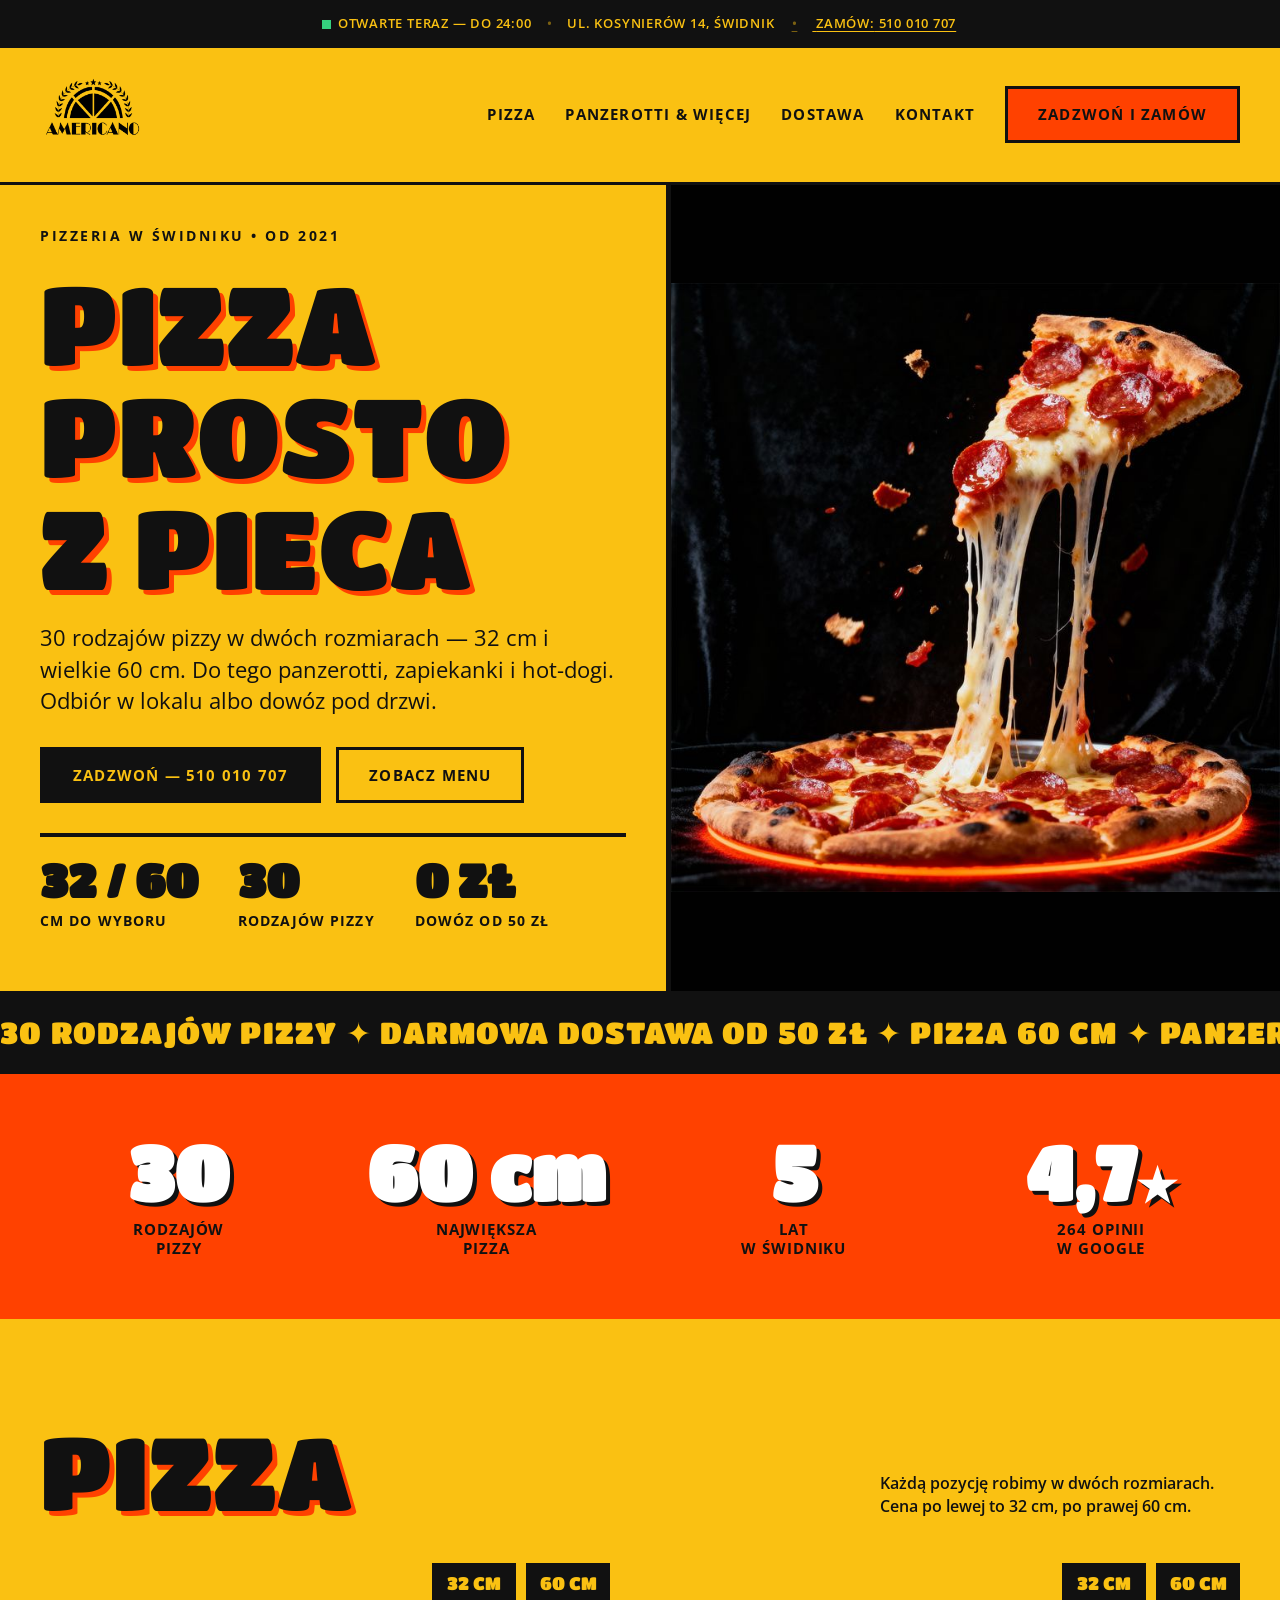
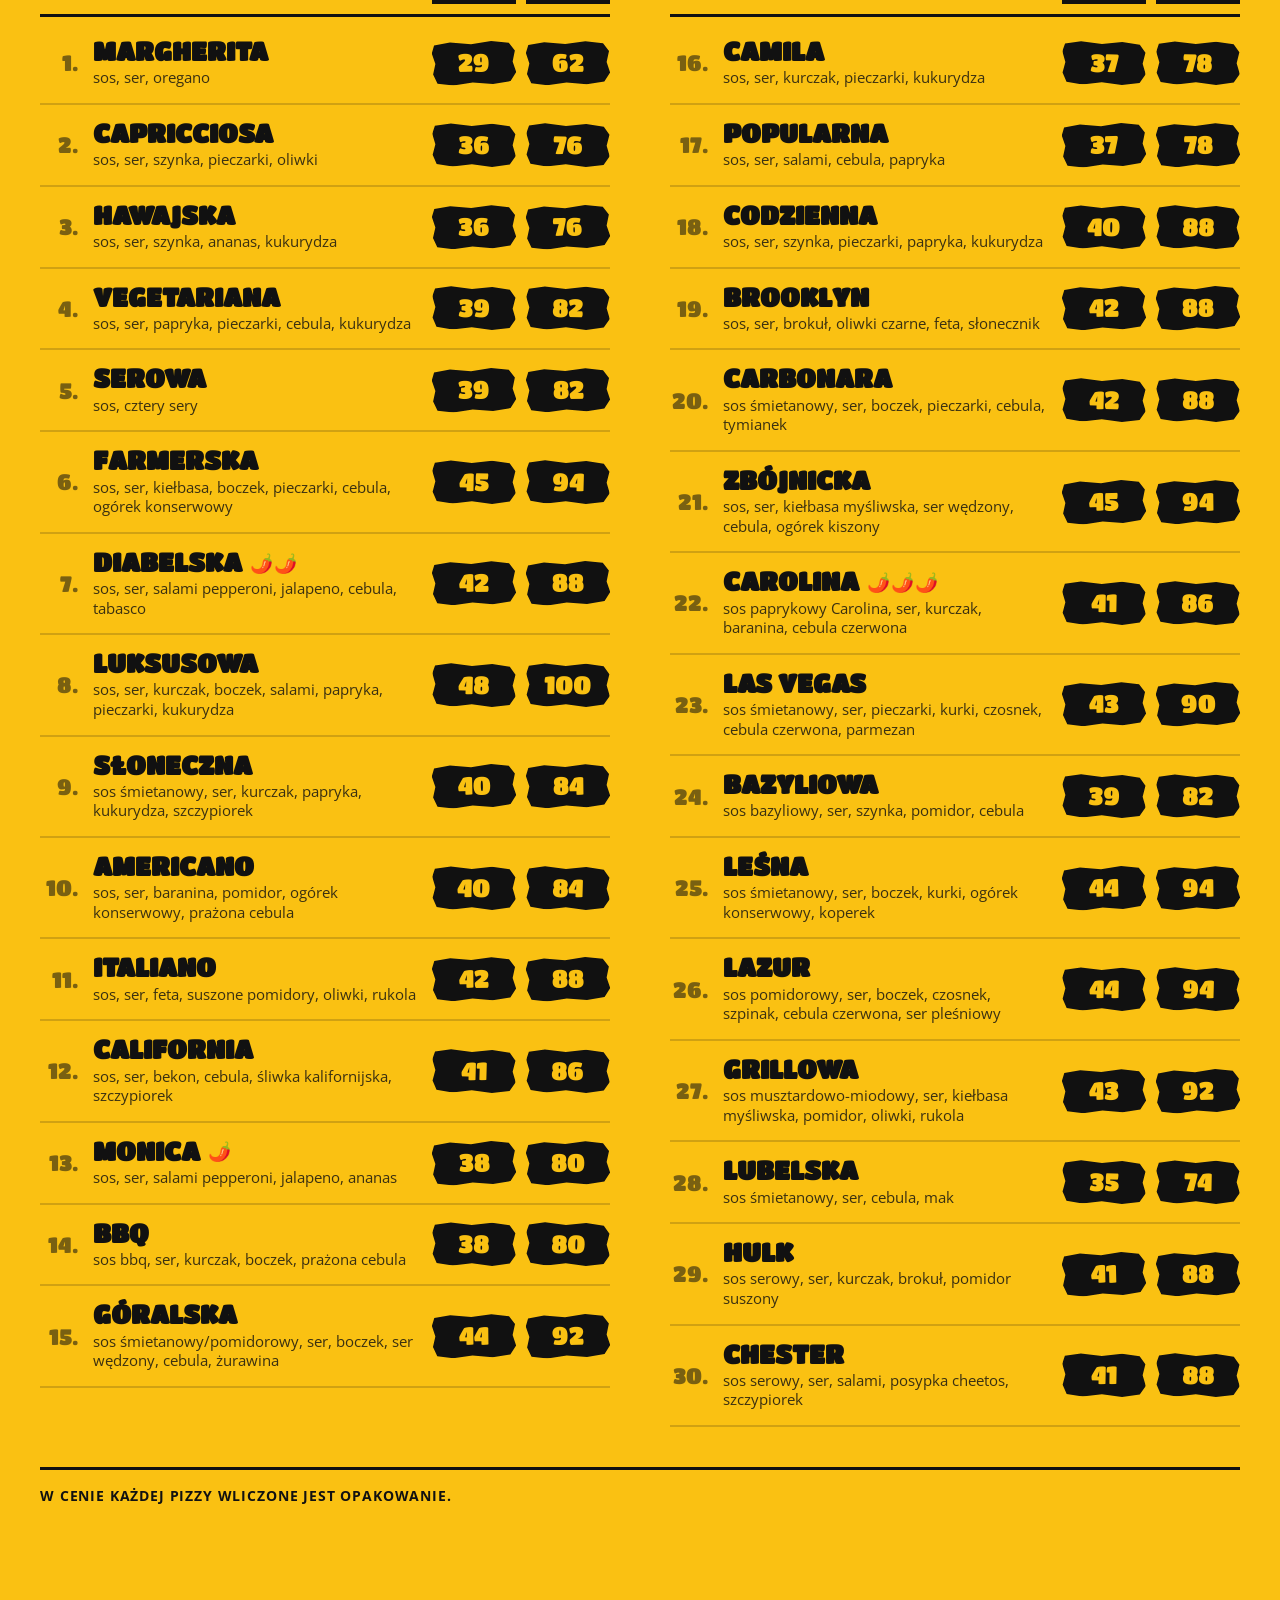
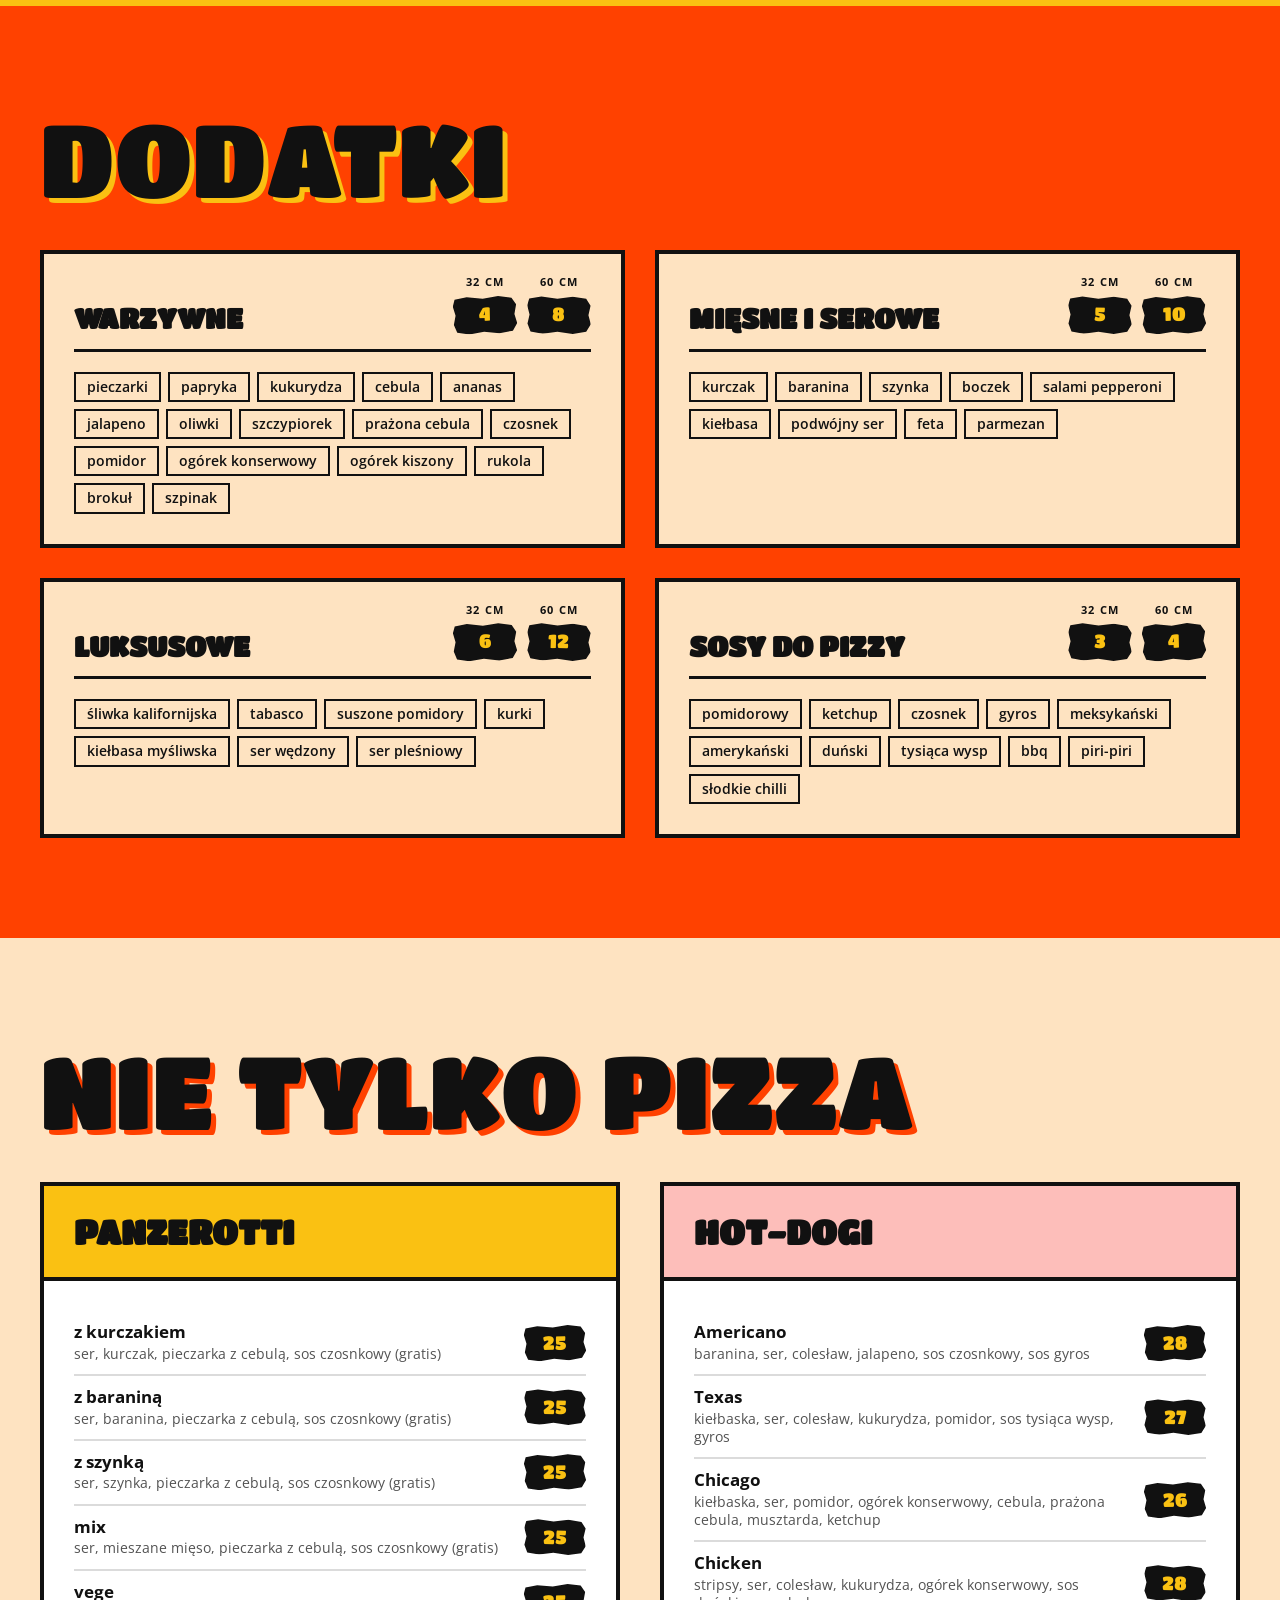
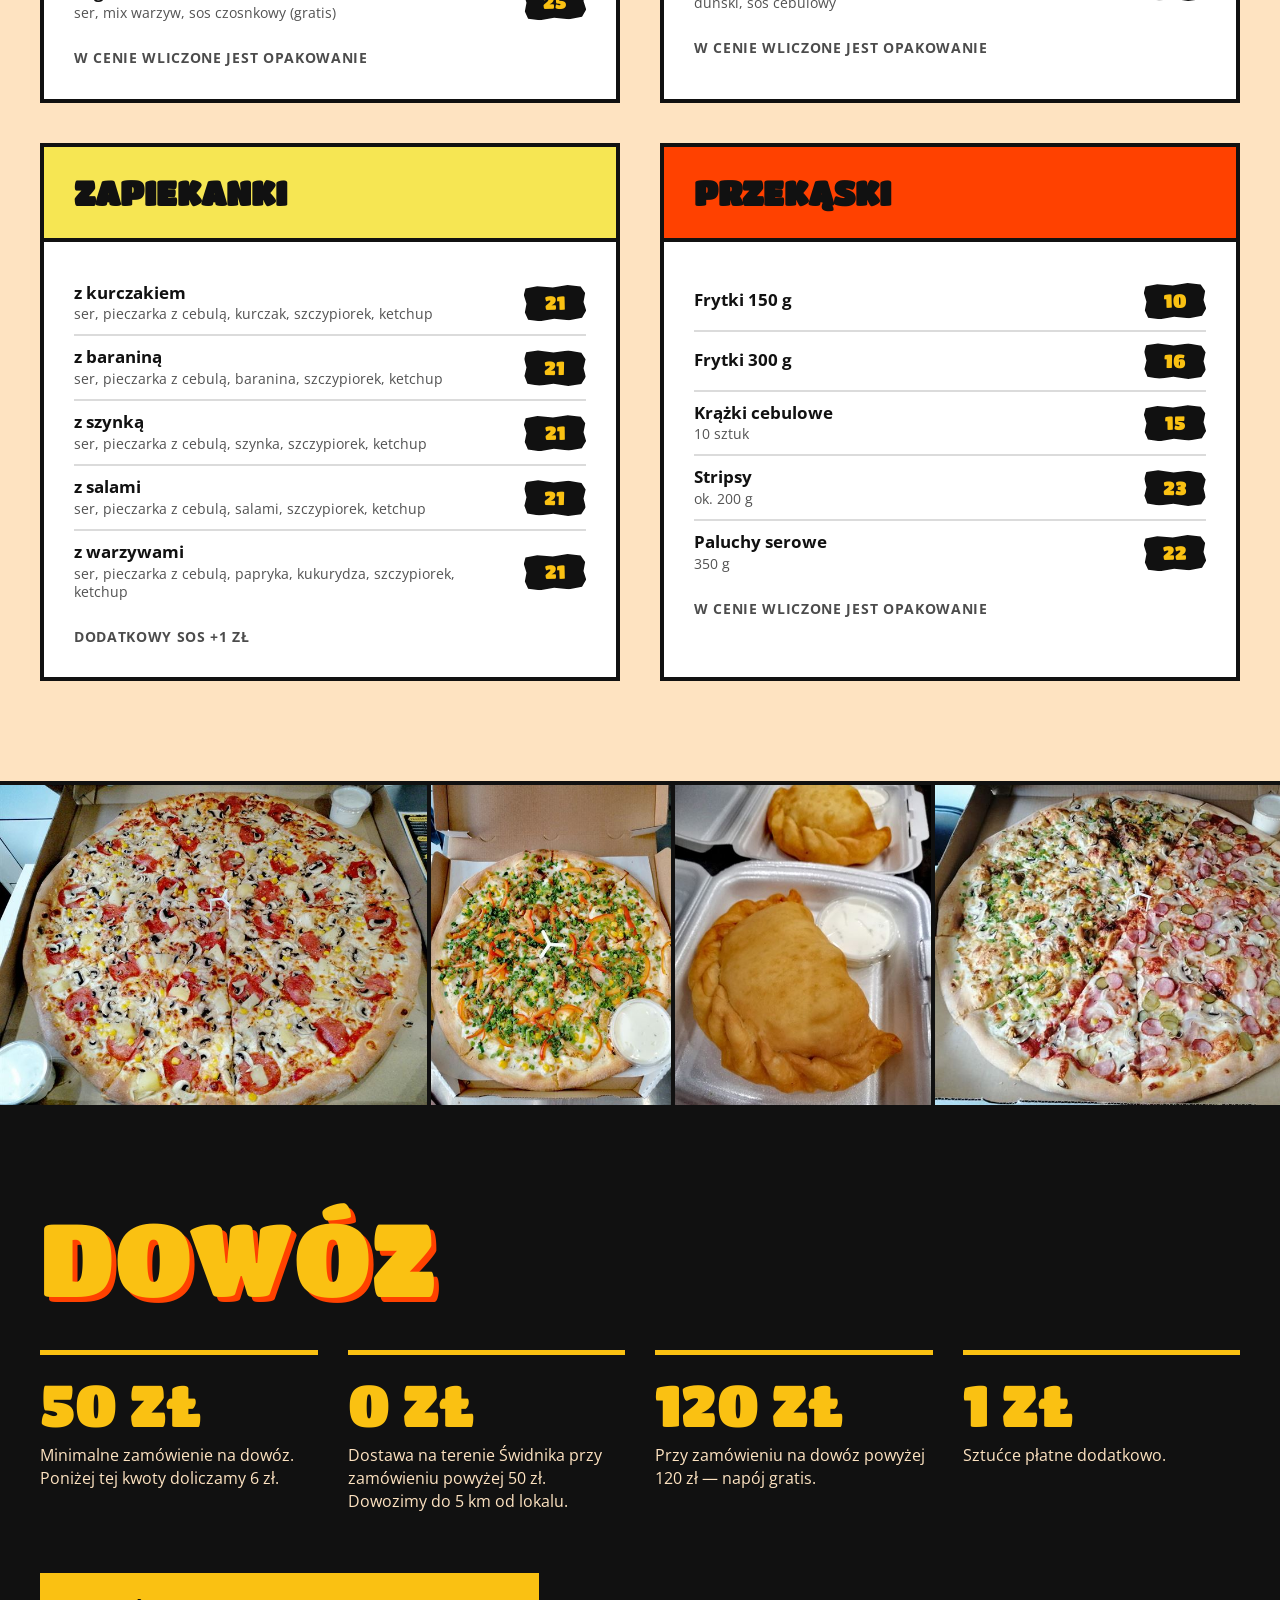
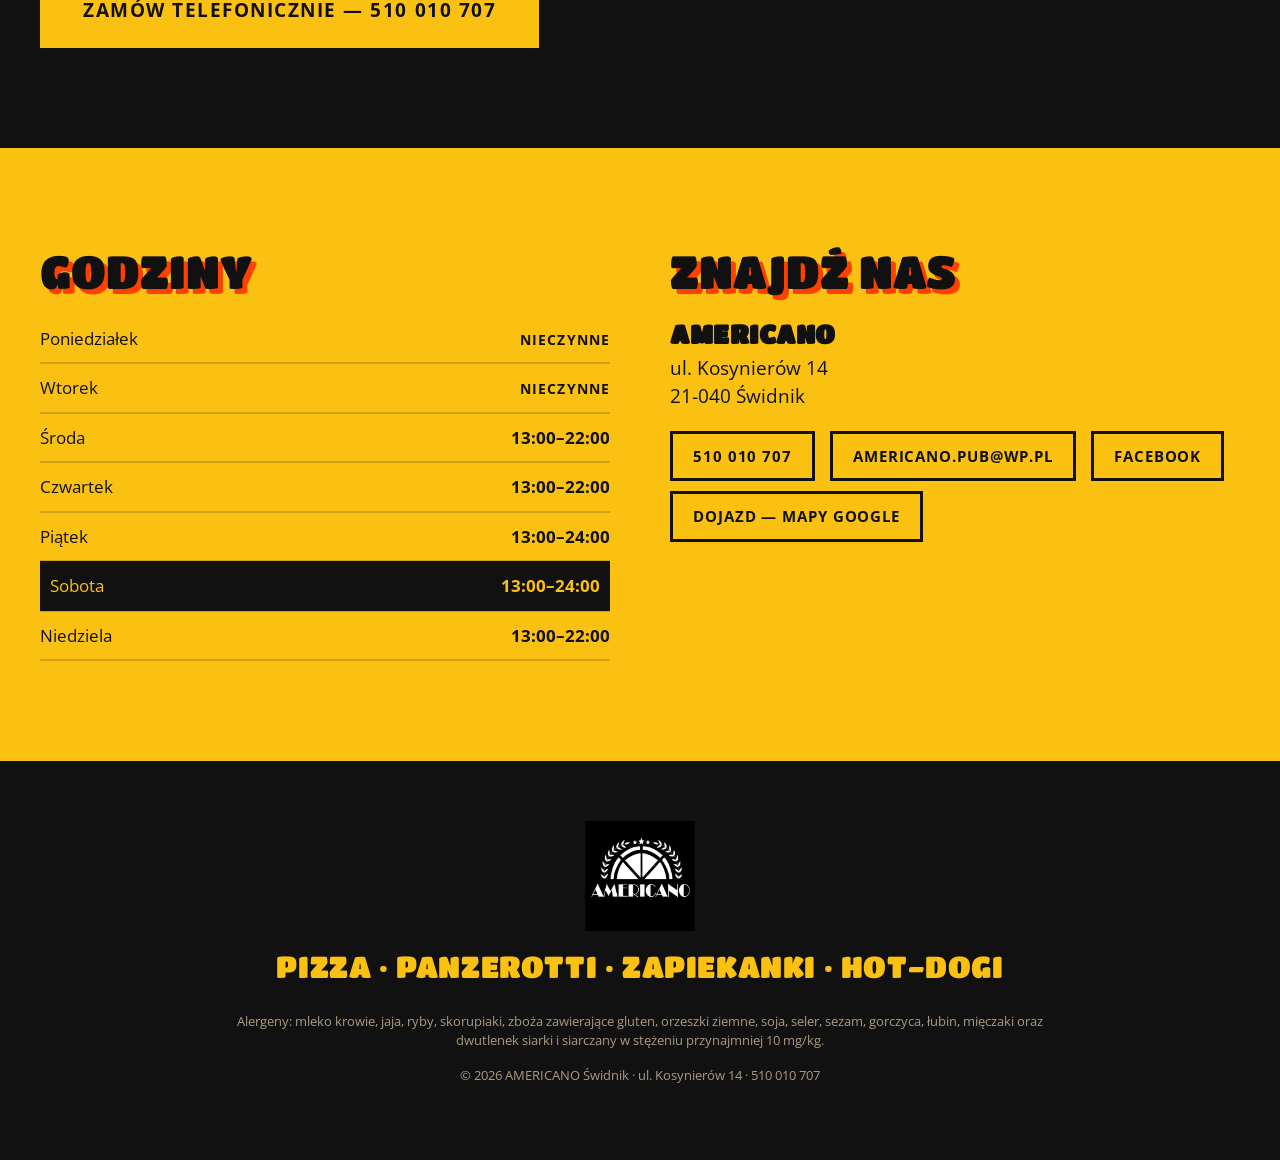
==== index.html @ 38de734b "Wgranie nowej wersji strony" ====
<!DOCTYPE html>
<html lang="pl">
<head>
<meta charset="utf-8">
<meta name="viewport" content="width=device-width, initial-scale=1">

<!-- ============================================================
     UWAGA — DOMENA
     Poniżej, w robots.txt i w sitemap.xml występuje placeholder
     https://TWOJA-DOMENA.pl/ . Trzeba go podmienić na docelowy
     adres PRZED publikacją. Zły canonical szkodzi bardziej niż
     jego brak, więc to jest blokada wdrożenia, nie kosmetyka.
     ============================================================ -->
<link rel="canonical" href="https://TWOJA-DOMENA.pl/">

<title>Pizzeria AMERICANO Świdnik — pizza, panzerotti, zapiekanki | dowóz</title>
<meta name="description" content="Pizzeria AMERICANO w Świdniku, ul. Kosynierów 14. 30 rodzajów pizzy w dwóch rozmiarach — 32 cm i 60 cm — panzerotti, hot-dogi, zapiekanki. Darmowy dowóz na terenie Świdnika od 50 zł, do 5 km od lokalu. Zamów: 510 010 707.">
<meta name="theme-color" content="#FAC112">

<meta property="og:type" content="website">
<meta property="og:site_name" content="Pizzeria AMERICANO Świdnik">
<meta property="og:locale" content="pl_PL">
<meta property="og:url" content="https://TWOJA-DOMENA.pl/">
<meta property="og:title" content="Pizzeria AMERICANO Świdnik — pizza prosto z pieca">
<meta property="og:description" content="30 rodzajów pizzy w rozmiarach 32 i 60 cm, panzerotti, zapiekanki, hot-dogi. Dowóz na terenie Świdnika. Zamów: 510 010 707.">
<meta property="og:image" content="https://TWOJA-DOMENA.pl/assets/pizza-hero.jpg">
<meta property="og:image:alt" content="Pizza z pieca w pizzerii AMERICANO w Świdniku">
<meta name="twitter:card" content="summary_large_image">

<link rel="icon" href="assets/favicon.png" sizes="180x180">
<link rel="apple-touch-icon" href="assets/favicon.png">

<!-- LCP: kadr hero ma ruszyć razem z HTML, nie po CSS -->
<link rel="preload" as="image" href="assets/hero-pizza.jpg" fetchpriority="high">

<!-- Fonty stoją na własnym serwerze (assets/fonts/, deklaracje
     @font-face na początku styles.css). Zero połączeń do
     fonts.gstatic.com: bez przekazywania IP odwiedzającego stronie
     trzeciej i bez dodatkowego DNS + TLS do obcego origin.

     `crossorigin` przy preloadzie fontu jest OBOWIĄZKOWE, także dla
     plików z tego samego serwera — fonty pobierane są w trybie CORS.
     Bez tego atrybutu przeglądarka odrzuca wstępnie pobrany plik
     i ściąga go drugi raz. -->
<link rel="preload" as="font" type="font/woff2" href="assets/fonts/titanone-latin.woff2" crossorigin>
<link rel="preload" as="font" type="font/woff2" href="assets/fonts/titanone-latinext.woff2" crossorigin>
<link rel="preload" as="font" type="font/woff2" href="assets/fonts/opensans-latin.woff2" crossorigin>
<link rel="preload" as="font" type="font/woff2" href="assets/fonts/opensans-latinext.woff2" crossorigin>

<link rel="stylesheet" href="styles.css">
</head>
<body>

<a class="skip" href="#tresc">Przejdź do treści</a>

<!-- ============ TOPBAR ============ -->
<div class="topbar">
  <div class="topbar__in">
    <span class="topbar__item topbar__status">
      <span class="dot" id="statusDot"></span><span id="statusText">Sprawdzam godziny…</span>
    </span>
    <span class="topbar__item topbar__addr">ul. Kosynierów 14, Świdnik</span>
    <a class="topbar__item topbar__tel" href="tel:+48510010707">
      <span class="topbar__telLabel">Zamów:</span> 510&nbsp;010&nbsp;707
    </a>
  </div>
</div>

<!-- ============ NAV + KATEGORIE ============
     Oba paski przyklejają się jako jeden blok, dzięki czemu pasek
     kategorii nie musi znać wysokości nagłówka. -->
<div class="stick" id="stick">
  <header class="nav" id="nav">
    <a class="nav__brand" href="#top" aria-label="AMERICANO — strona główna">
      <img src="assets/logo.png" alt="AMERICANO" class="nav__logo" width="360" height="360">
    </a>
    <nav class="nav__links" id="navLinks" aria-label="Główne">
      <a href="#pizza">Pizza</a>
      <a href="#reszta">Panzerotti &amp; więcej</a>
      <a href="#dostawa">Dostawa</a>
      <a href="#kontakt">Kontakt</a>
    </nav>
    <a class="btn btn--call" href="tel:+48510010707">Zadzwoń i zamów</a>
    <button class="nav__burger" id="burger" aria-label="Menu nawigacji" aria-expanded="false" aria-controls="navLinks">
      <span></span><span></span><span></span>
    </button>
  </header>

  <!-- Pasek kategorii menu. Ukryty na starcie, żeby nie zabierać
       pierwszego ekranu; pokazuje się po zejściu poniżej hero. -->
  <nav class="catnav" id="catnav" aria-label="Kategorie menu">
    <ul class="catnav__list">
      <li><a href="#pizza">Pizza</a></li>
      <li><a href="#dodatki">Dodatki</a></li>
      <li><a href="#panzerotti">Panzerotti</a></li>
      <li><a href="#hot-dogi">Hot-dogi</a></li>
      <li><a href="#zapiekanki">Zapiekanki</a></li>
      <li><a href="#przekaski">Przekąski</a></li>
    </ul>
  </nav>
</div>

<main id="tresc">

<!-- ============ HERO ============ -->
<section class="hero" id="top" aria-labelledby="heroTitle">
  <div class="hero__grid">
    <div class="hero__copy">
      <p class="eyebrow reveal">Pizzeria w Świdniku • od 2021</p>
      <h1 class="display hero__h1" id="heroTitle">
        <span class="line reveal" style="--d:.05s">PIZZA</span>
        <span class="line reveal" style="--d:.12s">PROSTO</span>
        <span class="line reveal" style="--d:.19s">Z PIECA</span>
      </h1>
      <p class="hero__lead reveal" style="--d:.26s">
        30 rodzajów pizzy w dwóch rozmiarach — 32 cm i wielkie 60 cm.
        Do tego panzerotti, zapiekanki i hot-dogi. Odbiór w lokalu albo dowóz pod drzwi.
      </p>
      <div class="hero__cta reveal" style="--d:.33s">
        <a class="btn btn--solid" href="tel:+48510010707">Zadzwoń<span class="btn__num"> — 510 010 707</span></a>
        <a class="btn btn--out" href="#pizza">Zobacz menu</a>
      </div>
      <ul class="hero__facts reveal" style="--d:.4s">
        <li><b>32 / 60</b><span>cm do wyboru</span></li>
        <li><b>30</b><span>rodzajów pizzy</span></li>
        <li><b>0 zł</b><span>dowóz od 50 zł</span></li>
      </ul>
    </div>

    <!-- Zdjęcie ma czarne tło, więc panel jest w tym samym czarnym —
         fotografia nie ma widocznej krawędzi, a styk z żółcią jest
         twardym cięciem koloru, zgodnie z systemem. -->
    <figure class="hero__shot">
      <img src="assets/hero-pizza.jpg" alt="Kawałek pizzy pepperoni z ciągnącym się serem"
           width="736" height="736" fetchpriority="high">
    </figure>
  </div>
</section>

<!-- ============ MARQUEE ============ -->
<div class="marquee" aria-hidden="true">
  <div class="marquee__track">
    <span>30 RODZAJÓW PIZZY ✦ DARMOWA DOSTAWA OD 50 ZŁ ✦ PIZZA 60 CM ✦ PANZEROTTI ✦ ZAPIEKANKI ✦ HOT-DOGI ✦ <span data-years>5</span> LAT W ŚWIDNIKU ✦</span>
    <span>30 RODZAJÓW PIZZY ✦ DARMOWA DOSTAWA OD 50 ZŁ ✦ PIZZA 60 CM ✦ PANZEROTTI ✦ ZAPIEKANKI ✦ HOT-DOGI ✦ <span data-years>5</span> LAT W ŚWIDNIKU ✦</span>
  </div>
</div>

<!-- ============ STATS ============ -->
<section class="stats" aria-label="AMERICANO w liczbach">
  <div class="stats__grid">
    <div class="stat reveal"><b class="count" data-to="30">0</b><span>rodzajów<br>pizzy</span></div>
    <div class="stat reveal" style="--d:.08s"><b class="count" data-to="60" data-suffix=" cm">0</b><span>największa<br>pizza</span></div>
    <div class="stat reveal" style="--d:.16s"><b class="count" data-to="5" data-years>0</b><span>lat<br>w Świdniku</span></div>
    <div class="stat reveal" style="--d:.24s"><b>4,7<i aria-hidden="true">★</i></b><span>264 opinii<br>w Google</span></div>
  </div>
</section>

<!-- ============ PIZZA MENU ============ -->
<section class="sec sec--yellow" id="pizza" aria-labelledby="pizzaTitle">
  <div class="sec__head">
    <h2 class="display sec__title" id="pizzaTitle">PIZZA</h2>
    <p class="sec__lead reveal">Każdą pozycję robimy w dwóch rozmiarach. Cena po lewej to 32 cm, po prawej 60 cm.</p>
  </div>

  <div class="menu" id="menu">
    <noscript>
      <p class="noscript">
        Pełne menu wczytuje się skryptem. Jeśli się nie pokazało —
        zadzwoń, chętnie podamy je przez telefon:
        <a href="tel:+48510010707">510 010 707</a>.
      </p>
    </noscript>
  </div>

  <p class="note reveal">W cenie każdej pizzy wliczone jest opakowanie.</p>
</section>

<!-- ============ DODATKI ============ -->
<section class="sec sec--orange" id="dodatki" aria-labelledby="dodatkiTitle">
  <h2 class="display sec__title sec__title--on-orange reveal" id="dodatkiTitle">DODATKI</h2>
  <div class="addons" id="addons"></div>
</section>

<!-- ============ RESZTA MENU ============ -->
<section class="sec sec--cream" id="reszta" aria-labelledby="resztaTitle">
  <h2 class="display sec__title reveal" id="resztaTitle">NIE TYLKO PIZZA</h2>
  <div class="cards" id="cards"></div>
</section>

<!-- ============ GALERIA ============ -->
<section class="gallery" aria-label="Zdjęcia z pizzerii">
  <div class="gallery__track" id="galleryTrack"></div>
</section>

<!-- ============ DOSTAWA ============ -->
<section class="sec sec--ink" id="dostawa" aria-labelledby="dostawaTitle">
  <h2 class="display sec__title sec__title--on-ink reveal" id="dostawaTitle">DOWÓZ</h2>
  <div class="deliv">
    <!-- POPRAWKA 18.08.2026: było „4 zł", ulotka (assets/_src/ulotka2.jpg)
         mówi wyraźnie „PONIŻEJ 50 ZŁ DOPŁATA 6 ZŁ".
         TODO: CLIENT CONFIRMATION — potwierdzić u właścicielki. -->
    <div class="deliv__item reveal">
      <b class="display">50 zł</b>
      <p>Minimalne zamówienie na dowóz. Poniżej tej kwoty doliczamy 6 zł.</p>
    </div>
    <div class="deliv__item reveal" style="--d:.08s">
      <b class="display">0 zł</b>
      <p>Dostawa na terenie Świdnika przy zamówieniu powyżej 50 zł. Dowozimy do 5 km od lokalu.</p>
    </div>
    <div class="deliv__item reveal" style="--d:.16s">
      <b class="display">120 zł</b>
      <p>Przy zamówieniu na dowóz powyżej 120 zł — napój gratis.</p>
    </div>
    <div class="deliv__item reveal" style="--d:.24s">
      <b class="display">1 zł</b>
      <p>Sztućce płatne dodatkowo.</p>
    </div>
  </div>
  <a class="btn btn--solid btn--big reveal" href="tel:+48510010707">Zamów telefonicznie — 510 010 707</a>
</section>

<!-- ============ KONTAKT ============ -->
<section class="sec sec--yellow" id="kontakt" aria-labelledby="kontaktTitle">
  <h2 class="sr-only" id="kontaktTitle">Kontakt i godziny otwarcia</h2>
  <div class="contact">
    <div class="contact__col reveal">
      <h3 class="display sec__title sec__title--sm">GODZINY</h3>
      <table class="hours">
        <caption class="sr-only">Godziny otwarcia pizzerii AMERICANO w kolejnych dniach tygodnia</caption>
        <tbody id="hours"></tbody>
      </table>
    </div>
    <div class="contact__col reveal" style="--d:.1s">
      <h3 class="display sec__title sec__title--sm">ZNAJDŹ NAS</h3>
      <address class="addr">
        <strong>AMERICANO</strong><br>
        ul. Kosynierów 14<br>
        21-040 Świdnik
      </address>
      <a class="link-out" href="tel:+48510010707">510 010 707</a>
      <a class="link-out" href="mailto:americano.pub@wp.pl">americano.pub@wp.pl</a>
      <a class="link-out" href="https://www.facebook.com/AmericanoPub" target="_blank" rel="noopener">Facebook</a>
      <a class="link-out" href="https://maps.google.com/?q=Kosynier%C3%B3w+14,+21-040+%C5%9Awidnik" target="_blank" rel="noopener">Dojazd — Mapy Google</a>
    </div>
  </div>
</section>

</main>

<!-- ============ FOOTER ============ -->
<footer class="foot">
  <img src="assets/logo.png" alt="" class="foot__logo" width="360" height="360" loading="lazy">
  <p class="foot__tag display">PIZZA · PANZEROTTI · ZAPIEKANKI · HOT-DOGI</p>
  <p class="foot__small">
    Alergeny: mleko krowie, jaja, ryby, skorupiaki, zboża zawierające gluten, orzeszki ziemne,
    soja, seler, sezam, gorczyca, łubin, mięczaki oraz dwutlenek siarki i siarczany
    w stężeniu przynajmniej 10&nbsp;mg/kg.
  </p>
  <p class="foot__small">© <span id="year"></span> AMERICANO Świdnik · ul. Kosynierów 14 · 510 010 707</p>
</footer>

<!-- ============ PASEK AKCJI (mobile) ============ -->
<a class="callbar" href="tel:+48510010707">
  <svg viewBox="0 0 24 24" aria-hidden="true" focusable="false"><path d="M6.6 10.8a15.1 15.1 0 006.6 6.6l2.2-2.2c.3-.3.7-.4 1-.2 1.2.4 2.4.6 3.6.6.6 0 1 .4 1 1V20c0 .6-.4 1-1 1A17 17 0 013 4c0-.6.4-1 1-1h3.5c.6 0 1 .4 1 1 0 1.3.2 2.5.6 3.6.1.4 0 .8-.2 1l-2.3 2.2z"/></svg>
  <span class="callbar__txt">Zadzwoń i zamów</span>
  <span class="callbar__num">510 010 707</span>
</a>

<script src="script.js"></script>
</body>
</html>
---- styles.css ----
/* ============================================================
   FONTY — hostowane lokalnie (assets/fonts/)
   Pobrane z Google Fonts skryptem tools/fetch-fonts.sh.
   Powody self-hostingu:
     • zero połączeń do fonts.gstatic.com — brak przekazywania IP
       odwiedzającego stronie trzeciej (RODO),
     • brak dodatkowego DNS + TLS do obcego origin,
     • pliki idą z tego samego serwera co reszta strony.

   Zostawiamy tylko podzbiory `latin` i `latin-ext`. latin-ext jest
   OBOWIĄZKOWY: Ś, Ż, Ł, ą, ę, ć, ń, ś, ź, ż leżą w U+0100–02BA.
   Bez niego polskie znaki spadłyby na font zastępczy i „ŚWIDNIK"
   renderowałby się innym krojem niż reszta napisu.

   Open Sans jest fontem ZMIENNYM — Google oddaje ten sam plik dla
   wag 400/600/700 (potwierdzone sumą MD5), więc zamiast sześciu
   plików trzymamy dwa i deklarujemy zakres wag 300–800.
   ============================================================ */

@font-face{
  font-family:'Titan One';
  font-style:normal; font-weight:400; font-display:swap;
  src:url(assets/fonts/titanone-latinext.woff2) format('woff2');
  unicode-range:U+0100-02BA, U+02BD-02C5, U+02C7-02CC, U+02CE-02D7, U+02DD-02FF, U+0304, U+0308, U+0329, U+1D00-1DBF, U+1E00-1E9F, U+1EF2-1EFF, U+2020, U+20A0-20AB, U+20AD-20C0, U+2113, U+2C60-2C7F, U+A720-A7FF;
}
@font-face{
  font-family:'Titan One';
  font-style:normal; font-weight:400; font-display:swap;
  src:url(assets/fonts/titanone-latin.woff2) format('woff2');
  unicode-range:U+0000-00FF, U+0131, U+0152-0153, U+02BB-02BC, U+02C6, U+02DA, U+02DC, U+0304, U+0308, U+0329, U+2000-206F, U+20AC, U+2122, U+2191, U+2193, U+2212, U+2215, U+FEFF, U+FFFD;
}
@font-face{
  font-family:'Open Sans';
  font-style:normal; font-weight:300 800; font-stretch:100%; font-display:swap;
  src:url(assets/fonts/opensans-latinext.woff2) format('woff2');
  unicode-range:U+0100-02BA, U+02BD-02C5, U+02C7-02CC, U+02CE-02D7, U+02DD-02FF, U+0304, U+0308, U+0329, U+1D00-1DBF, U+1E00-1E9F, U+1EF2-1EFF, U+2020, U+20A0-20AB, U+20AD-20C0, U+2113, U+2C60-2C7F, U+A720-A7FF;
}
@font-face{
  font-family:'Open Sans';
  font-style:normal; font-weight:300 800; font-stretch:100%; font-display:swap;
  src:url(assets/fonts/opensans-latin.woff2) format('woff2');
  unicode-range:U+0000-00FF, U+0131, U+0152-0153, U+02BB-02BC, U+02C6, U+02DA, U+02DC, U+0304, U+0308, U+0329, U+2000-206F, U+20AC, U+2122, U+2191, U+2193, U+2212, U+2215, U+FEFF, U+FFFD;
}

/* ============================================================
   AMERICANO Świdnik
   System: "Lamanna" (refero.design) zmapowany na paletę marki
   — twarde pasy koloru, zero zaokrągleń, zero box-shadow,
     offsetowe cienie tekstu bez blura, full-bleed.
   ============================================================ */

:root{
  /* paleta */
  /* Żółć pobrana pipetą wprost z ulotki (assets/_src/ulotka1z.jpg).
     NIE zmieniaj na #FFC700 — wtedy wycinki il-*.png przestają się
     zlewać z tłem i widać wokół nich prostokąt. Same wycinki leżą
     w assets/_src/nieuzywane/ (zdjęte z kart, ale gotowe do powrotu). */
  --yellow:  #FAC112;
  --orange:  #FF4100;   /* pas energii + offsetowy cień */
  --ink:     #111111;   /* tekst i struktura */
  --cream:   #FEE3C1;   /* najlżejsza powierzchnia */
  --peach:   #FDBEBA;
  --lemon:   #F6E653;
  --white:   #FFFFFF;
  /* Paleta ilustracji (--crust/--tomato/--basil) i --charcoal odpadły
     razem z rysunkami usuniętymi z kart. */

  --display: "Titan One", Impact, "Arial Black", sans-serif;

  /* skala odstępów wg systemu */
  --s1:6px; --s2:10px; --s3:15px; --s4:20px; --s5:30px;
  --s6:40px; --s7:60px; --s8:100px; --s9:130px;

  --shadow-off: 5px;    /* offset solidnego cienia typografii */

  /* wysokość przyklejonego bloku (nagłówek + pasek kategorii).
     Nadpisywana z JS pomiarem; wartość tutaj to tylko awaryjna. */
  --stick: 132px;
}

*,*::before,*::after{ box-sizing:border-box }

html{ scroll-behavior:smooth }
@media (prefers-reduced-motion:reduce){ html{ scroll-behavior:auto } }

body{
  margin:0;
  background:var(--yellow);
  color:var(--ink);
  font-family:"Open Sans",system-ui,-apple-system,"Segoe UI",sans-serif;
  font-size:18px;
  line-height:1.5;
  -webkit-font-smoothing:antialiased;
  /* `clip`, nie `hidden`: `hidden` robi z body kontener przewijania
     i potrafi rozbić position:sticky w nagłówku. */
  overflow-x:clip;
}

img{ max-width:100%; display:block }

a{ color:inherit }

/* Widoczny focus w kolorze marki. Domyślny ring przeglądarki ginął
   na czarnych przyciskach i na ciemnych sekcjach. */
:focus-visible{ outline:3px solid var(--ink); outline-offset:3px }
.topbar :focus-visible,
.marquee :focus-visible,
.sec--ink :focus-visible,
.foot :focus-visible{ outline-color:var(--yellow) }

/* Treść tylko dla czytników ekranu. `position:absolute` jest tu
   istotny — dzięki niemu te opisy wypadają z układu siatki
   pieczątki i nie rozpychają jej. */
.sr-only{
  position:absolute; width:1px; height:1px;
  padding:0; margin:-1px; overflow:hidden;
  clip-path:inset(50%); white-space:nowrap; border:0;
}

.skip{
  position:absolute; left:-9999px; top:0; z-index:999;
  background:var(--ink); color:var(--yellow); padding:var(--s3) var(--s4);
  font-weight:700;
}
.skip:focus{ left:0 }

/* ---------- typografia ---------- */
.display{
  font-family:var(--display);
  font-weight:400;
  text-transform:uppercase;
  letter-spacing:0;
  /* UWAGA: system mówi 0.89, ale Titan One ma wysokie akcenty
     i polskie Ś/Ó/Ż/Ł nachodzą na linię wyżej. 1.02 to minimum,
     przy którym diakrytyki się nie zderzają. Nie zjeżdżaj niżej. */
  line-height:1.02;
}

.eyebrow{
  font-weight:700; font-size:14px; letter-spacing:.18em;
  text-transform:uppercase; margin:0 0 var(--s4);
}

/* ============================================================
   TOPBAR
   ============================================================ */
.topbar{
  background:var(--ink); color:var(--yellow);
  font-size:13px; letter-spacing:.06em; text-transform:uppercase;
  font-weight:600;
}
.topbar__in{
  display:flex; align-items:center; justify-content:center;
  gap:var(--s3); flex-wrap:wrap;
  padding:var(--s2) var(--s4);
  text-align:center;
}
.topbar__item{ color:inherit; font-size:inherit }
.topbar__item + .topbar__item::before{
  content:"•"; opacity:.45; margin-right:var(--s3);
}
.topbar__tel{
  text-decoration:underline; text-underline-offset:3px;
  white-space:nowrap;
}
.dot{
  width:9px; height:9px; display:inline-block; margin-right:7px;
  background:#7a7a7a; vertical-align:middle;
}
.dot.is-open{ background:#35D07F; animation:pulse 2s infinite }
.dot.is-closed{ background:var(--orange) }
@keyframes pulse{ 0%,100%{opacity:1} 50%{opacity:.35} }

/* Cel dotykowy min. 24 px (WCAG 2.5.8) także na desktopie —
   sam tekst dawał 20 px wysokości. */
.topbar__tel{ padding:4px 2px }

/* Na telefonie i tablecie topbar zjada pierwszy ekran, więc schodzi do
   jednej linii: status po lewej, klikalny numer po prawej. Adres jest
   i tak w sekcji KONTAKT, w stopce i w structured data. */
@media (max-width:980px){
  .topbar__in{
    flex-wrap:nowrap; justify-content:space-between;
    gap:var(--s2); padding:0 var(--s3); text-align:left;
  }
  .topbar__addr{ display:none }
  .topbar__item + .topbar__item::before{ content:none }
  /* 44 px celu dotykowego — wcześniej link miał 20 px wysokości */
  .topbar__tel{ padding:13px 4px }
  .topbar__status{ padding:13px 0; overflow:hidden; text-overflow:ellipsis; white-space:nowrap }
}
@media (max-width:400px){
  .topbar{ font-size:11.5px }
  .topbar__telLabel{ display:none }
}

/* ============================================================
   BLOK PRZYKLEJONY: NAV + KATEGORIE
   Sticky siedzi na wrapperze, nie na samym nagłówku — dzięki temu
   pasek kategorii nie musi znać wysokości nav-u.
   ============================================================ */
.stick{ position:sticky; top:0; z-index:100 }

.nav{
  display:flex; align-items:center; gap:var(--s5);
  padding:var(--s3) var(--s6);
  background:var(--yellow);
  border-bottom:3px solid var(--ink);
  transition:padding .25s ease;
}
.nav.is-stuck{ padding-top:var(--s2); padding-bottom:var(--s2) }

.nav__brand{ display:block; flex:0 0 auto }
.nav__logo{
  height:104px; width:auto;
  /* logo jest białe na czarnym tle — invert + multiply kładzie
     czarny znak wprost na żółtym, bez czarnego prostokąta */
  filter:invert(1);
  mix-blend-mode:multiply;
  transition:height .25s ease;
}
.nav.is-stuck .nav__logo{ height:74px }

.nav__links{
  display:flex; gap:var(--s5); margin-left:auto;
  font-weight:700; text-transform:uppercase;
  font-size:15px; letter-spacing:.08em;
}
.nav__links a{ text-decoration:none; position:relative; padding:4px 0 }
.nav__links a::after{
  content:""; position:absolute; left:0; bottom:0; height:3px; width:0;
  background:var(--orange); transition:width .25s ease;
}
.nav__links a:hover::after,.nav__links a:focus-visible::after{ width:100% }

.nav__burger{
  display:none; margin-left:auto;
  background:none; border:3px solid var(--ink); cursor:pointer;
  width:48px; height:44px; padding:10px 9px;
  flex-direction:column; justify-content:space-between;
}
.nav__burger span{ display:block; height:3px; background:var(--ink); transition:.25s }
.nav__burger[aria-expanded="true"] span:nth-child(1){ transform:translateY(8px) rotate(45deg) }
.nav__burger[aria-expanded="true"] span:nth-child(2){ opacity:0 }
.nav__burger[aria-expanded="true"] span:nth-child(3){ transform:translateY(-8px) rotate(-45deg) }

/* ============================================================
   PASEK KATEGORII MENU
   Główny skrót do treści: bez niego dojście z hero do zapiekanek
   to ponad 5000 px scrolla. Pojawia się dopiero po zejściu
   z pierwszego ekranu, żeby nie odbierać miejsca CTA.
   ============================================================ */
.catnav{
  max-height:0; overflow:hidden;
  /* `visibility` jest tu istotna, nie kosmetyczna: sam `max-height:0`
     zostawiał zwinięte linki w kolejności tabulacji, więc użytkownik
     klawiatury trafiał na sześć niewidocznych pozycji. */
  visibility:hidden;
  transition:max-height .3s ease, visibility .3s;
}
.catnav.is-on{ max-height:90px; visibility:visible }
@media (prefers-reduced-motion:reduce){ .catnav{ transition:none } }

.catnav__list{
  list-style:none; margin:0; padding:0 var(--s6);
  display:flex; gap:0;
  background:var(--ink);
  border-bottom:3px solid var(--ink);
  overflow-x:auto;
  scrollbar-width:none;
}
.catnav__list::-webkit-scrollbar{ display:none }

.catnav__list a{
  display:block; white-space:nowrap; text-decoration:none;
  padding:13px var(--s4);
  color:var(--yellow);
  font-weight:700; font-size:14px;
  text-transform:uppercase; letter-spacing:.08em;
  border-bottom:4px solid transparent;
  transition:color .18s ease, border-color .18s ease, background .18s ease;
}
.catnav__list a:hover{ background:rgba(250,193,18,.14) }
.catnav__list a.is-active{
  color:var(--white);
  border-bottom-color:var(--orange);
}
.catnav :focus-visible{ outline-color:var(--yellow); outline-offset:-4px }

@media (max-width:980px){
  .catnav__list{ padding:0 var(--s3) }
  .catnav__list a{ padding:12px var(--s3); font-size:13px }
}

/* ---------- przyciski ---------- */
.btn{
  display:inline-block; text-decoration:none;
  font-weight:700; text-transform:uppercase; letter-spacing:.08em;
  font-size:15px; padding:14px var(--s5);
  border:3px solid var(--ink);
  transition:transform .18s ease, background .18s ease, color .18s ease;
}
/* Hover przechodzi na czerń na pomarańczu (5.4:1). Biel dawała 3.5:1,
   czyli poniżej progu dla tekstu tej wielkości. */
.btn--solid{ background:var(--ink); color:var(--yellow) }
.btn--solid:hover{ background:var(--orange); color:var(--ink); transform:translate(-3px,-3px) }
.btn--out{ background:transparent; color:var(--ink) }
.btn--out:hover{ background:var(--ink); color:var(--yellow); transform:translate(-3px,-3px) }
.btn--call{ background:var(--orange); color:var(--ink); white-space:nowrap }
.btn--call:hover{ background:var(--ink); color:var(--yellow); transform:translate(-3px,-3px) }
.btn--big{ font-size:19px; padding:20px var(--s6); margin-top:var(--s7) }

/* na ciemnym tle czarny przycisk znikał — odwracamy go */
.sec--ink .btn--solid{
  background:var(--yellow); color:var(--ink); border-color:var(--yellow);
}
.sec--ink .btn--solid:hover{
  background:var(--orange); color:var(--ink); border-color:var(--orange);
}

@media (max-width:980px){
  .nav{ padding:var(--s2) var(--s4); flex-wrap:wrap; gap:var(--s3) }
  .nav.is-stuck{ padding-top:var(--s1); padding-bottom:var(--s1) }
  .nav__logo{ height:56px }
  .nav.is-stuck .nav__logo{ height:48px }
  .nav__burger{ display:flex }
  .nav .btn--call{ display:none }
  .nav__links{
    order:3; width:100%; margin-left:0;
    flex-direction:column; gap:0;
    max-height:0; overflow:hidden; transition:max-height .3s ease;
  }
  .nav__links.is-open{ max-height:340px; padding-top:var(--s2) }
  .nav__links a{ padding:var(--s3) 0; border-top:2px solid rgba(17,17,17,.15) }
}
@media (max-width:640px){
  .nav__logo{ height:48px }
  .nav.is-stuck .nav__logo{ height:42px }
}

/* ============================================================
   HERO
   ============================================================ */
.hero{
  background:var(--yellow);
  padding:0;                 /* zdjęcie ma dochodzić do krawędzi ekranu */
  overflow:hidden;
}
.hero__grid{
  display:grid;
  grid-template-columns:1.04fr .96fr;
  align-items:stretch;
}
.hero__copy{
  padding:var(--s6) var(--s6) var(--s7);
  align-self:center;
}

/* ---------- czarny pas ze zdjęciem ---------- */
.hero__shot{
  margin:0;
  /* dokładnie ten sam czarny co tło fotografii — inaczej przy
     object-fit:contain widać, gdzie kończy się zdjęcie */
  background:#010101;
  border-left:5px solid var(--ink);
  min-height:600px;
  overflow:hidden;
}
.hero__shot img{
  width:100%; height:100%;
  /* `contain`, nie `cover`: kadr ma zostać cały (kawałek + ciągnący
     się ser + świecąca pizza). Czarne marginesy są niewidoczne, bo
     panel ma dokładnie ten sam czarny co tło zdjęcia. */
  object-fit:contain; object-position:center;
  display:block;
  transition:transform 1.2s ease;
}
.hero:hover .hero__shot img{ transform:scale(1.05) }
.hero__h1{
  /* wyżej niż ~118px i hero przestaje się mieścić na ekranie 860 px,
     a przyciski wypadają pod krawędź */
  font-size:clamp(44px,8.6vw,118px);
  margin:0 0 var(--s4);
  color:var(--ink);
  text-shadow:var(--shadow-off) var(--shadow-off) 0 var(--orange);
}
.hero__h1 .line{ display:block }
.hero__lead{
  font-size:clamp(17px,1.7vw,23px); max-width:46ch; margin:0 0 var(--s5);
  line-height:1.45;
}

/* trzy fakty pod przyciskami — zastępują dawną plakietkę „60 cm” */
.hero__facts{
  list-style:none; margin:var(--s5) 0 0; padding:var(--s4) 0 0;
  border-top:4px solid var(--ink);
  display:flex; flex-wrap:wrap; gap:var(--s6);
}
.hero__facts b{
  display:block; font-family:var(--display); font-size:clamp(28px,3.6vw,50px);
  line-height:1; text-transform:uppercase;
}
.hero__facts span{
  display:block; margin-top:6px; font-weight:700; font-size:14px;
  text-transform:uppercase; letter-spacing:.08em;
}
.hero__cta{ display:flex; gap:var(--s3); flex-wrap:wrap }

/* Na telefonie hero musi zmieścić nagłówek i oba CTA nad zgięciem.
   Kadr schodzi z kwadratu do 4:3, a odstępy się zaciskają. */
@media (max-width:980px){
  .hero__grid{ grid-template-columns:1fr }
  .hero__copy{ padding:var(--s5) var(--s4) var(--s6); order:2 }
  .hero__shot{
    order:1; min-height:0; aspect-ratio:4/3;
    /* Bez tego limitu na tablecie 768x1024 kadr rósł do 576 px
       i wypychał nagłówek H1 poniżej zgięcia. Zostaje `contain`,
       więc ograniczenie wysokości tylko zmniejsza zdjęcie —
       nic z kadru nie ucina. */
    max-height:52vh;
    border-left:0; border-bottom:5px solid var(--ink);
  }
  .eyebrow{ margin-bottom:var(--s3) }
  .hero__lead{ margin-bottom:var(--s4) }
  .hero__facts{ gap:var(--s5); margin-top:var(--s5) }
}
/* Na najwęższych ekranach kadr schodzi do 3:2, odstępy w kopii się
   zaciskają, a oba CTA stoją obok siebie w jednym rzędzie. Cel: żeby
   przyciski były nad zgięciem na 375x812 i nie chowały się za
   przyklejonym paskiem telefonu (66 px). */
@media (max-width:640px){
  .hero__shot{ aspect-ratio:3/2 }
  .hero__copy{ padding-top:var(--s3) }
  .eyebrow{ margin-bottom:var(--s2) }
  .hero__h1{ margin-bottom:var(--s2) }
  .hero__lead{ margin-bottom:var(--s3); font-size:16px }
  .hero__cta{ gap:var(--s2); flex-wrap:nowrap }
  .hero__cta .btn{
    flex:1 1 0; min-width:0; text-align:center;
    padding:14px var(--s2); font-size:14px;
  }
  /* numer znika tylko z przycisku — jest widoczny w topbarze i na
     przyklejonym pasku, więc nic nie ginie */
  .btn__num{ display:none }
}
/* iPhone SE / 12 mini: bez tych 10 px dolny przycisk hero wchodził
   pod pasek telefonu na ekranie 812 px wysokości. */
@media (max-width:400px){
  .hero__shot{ aspect-ratio:8/5 }
  .hero__copy{ padding-top:var(--s2) }
  .hero__h1{ margin-bottom:var(--s1) }
  .hero__lead{ margin-bottom:var(--s2) }
}

/* ============================================================
   MARQUEE
   ============================================================ */
.marquee{
  background:var(--ink); color:var(--yellow);
  overflow:hidden; white-space:nowrap;
  border-top:4px solid var(--ink); border-bottom:4px solid var(--ink);
  padding:var(--s3) 0;
}
.marquee__track{ display:inline-flex; animation:slide 34s linear infinite }
.marquee__track span{
  font-family:var(--display); font-size:30px;
  text-transform:uppercase; letter-spacing:.04em;
  padding-right:var(--s6);
}
@keyframes slide{ to{ transform:translateX(-50%) } }

/* ============================================================
   STATS
   ============================================================ */
.stats{ background:var(--orange); color:var(--white); padding:var(--s7) var(--s6) }
.stats__grid{
  display:grid; grid-template-columns:repeat(4,1fr); gap:var(--s5);
  max-width:1200px; margin:0 auto; text-align:center;
}
.stat b{
  display:block;
  font-family:var(--display); font-size:clamp(44px,6vw,76px);
  line-height:1;
  text-shadow:4px 4px 0 var(--ink);
}
.stat b i{ font-style:normal; font-size:.6em }
/* biały na pomarańczu daje tylko 3.5:1 — opis idzie czernią (5.4:1).
   Same liczby zostają białe: przy 44px+ wystarczy 3:1. */
.stat span{ display:block; margin-top:var(--s2); font-weight:700; font-size:15px;
  color:var(--ink);
  text-transform:uppercase; letter-spacing:.06em; line-height:1.3 }

@media (max-width:780px){
  .stats{ padding:var(--s6) var(--s4) }
  .stats__grid{ grid-template-columns:repeat(2,1fr); gap:var(--s5) var(--s4) }
}

/* ============================================================
   SEKCJE
   ============================================================ */
/* przyklejony blok zasłaniałby nagłówek po kliknięciu w kotwicę */
.sec,.hero,.gallery,.stats,.card{ scroll-margin-top:calc(var(--stick) + 12px) }

.sec{ padding:var(--s8) var(--s6) }
.sec--yellow{ background:var(--yellow) }
/* czerń na pomarańczu, nie biel — biel dawała 3.5:1 */
.sec--orange{ background:var(--orange); color:var(--ink) }
.sec--cream{ background:var(--cream) }
.sec--ink{ background:var(--ink); color:var(--cream) }

.sec__title{
  font-size:clamp(44px,8vw,110px);
  margin:0 0 var(--s6);
  text-shadow:var(--shadow-off) var(--shadow-off) 0 var(--orange);
}
.sec__title--on-orange{ color:var(--ink); text-shadow:var(--shadow-off) var(--shadow-off) 0 var(--yellow) }
.sec__title--on-ink{ color:var(--yellow); text-shadow:var(--shadow-off) var(--shadow-off) 0 var(--orange) }
.sec__title--sm{ font-size:clamp(30px,4vw,46px); margin-bottom:var(--s4) }

.sec__head{
  display:flex; align-items:flex-end; justify-content:space-between;
  gap:var(--s4); max-width:1400px; margin:0 auto var(--s5); flex-wrap:wrap;
}
.sec__head .sec__title{ margin-bottom:0 }
.sec__lead{
  max-width:40ch; margin:0 0 var(--s1);
  font-weight:600; font-size:16px; line-height:1.4;
}

.note{
  max-width:1400px; margin:var(--s6) auto 0;
  font-weight:700; text-transform:uppercase; letter-spacing:.06em;
  font-size:14px; border-top:3px solid var(--ink); padding-top:var(--s3);
}

.noscript{
  border:3px solid var(--ink); padding:var(--s4);
  font-weight:700; max-width:60ch;
}

@media (max-width:780px){
  .sec{ padding:var(--s7) var(--s4) }
}

/* ============================================================
   MENU PIZZY
   Dwie kolumny jako grid (1–15 / 16–30), a nie CSS-owe `columns`.
   Powód: każda kolumna musi nieść własny nagłówek rozmiarów —
   przy `columns` jeden nagłówek stał nad prawą połową i połowa
   cen była nieopisana.
   ============================================================ */
.menu{
  max-width:1400px; margin:0 auto;
  display:grid; grid-template-columns:repeat(2,1fr);
  gap:0 var(--s7);
}
.menucol{ min-width:0 }

/* Nagłówek jedzie razem ze scrollem, więc przy 15. pozycji nadal
   widać, która kolumna to 32, a która 60 cm. */
.menucol__head{
  position:sticky; top:calc(var(--stick) - 1px); z-index:5;
  display:flex; justify-content:flex-end;
  background:var(--yellow);
  padding:var(--s2) 0;
  border-bottom:3px solid var(--ink);
  margin-bottom:var(--s1);
}
.menucol__sizes{ display:flex; gap:var(--s2) }
.menucol__sizes span{
  width:84px; text-align:center;
  font-family:var(--display); font-size:18px;
  text-transform:uppercase;
  background:var(--ink); color:var(--yellow);
  padding:7px 0;
}

.item{
  display:grid;
  grid-template-columns:auto 1fr auto;
  align-items:center; gap:var(--s3);
  padding:var(--s3) 0;
  border-bottom:2px solid rgba(17,17,17,.18);
  transition:background .18s ease, transform .18s ease;
}
.item:hover{ background:rgba(17,17,17,.06); transform:translateX(5px) }

.item__no{
  font-family:var(--display); font-size:22px;
  width:38px; text-align:right; opacity:.55;
}
.item__body{ min-width:0 }
.item__name{
  font-family:var(--display);
  font-size:clamp(19px,2.1vw,26px);
  text-transform:uppercase; line-height:1.05;
  display:flex; align-items:center; gap:8px; flex-wrap:wrap;
  margin:0;
}
.item__desc{ font-size:14.5px; line-height:1.35; opacity:.82; margin:3px 0 0 }

.chili{ font-size:.72em; letter-spacing:1px }

/* ============================================================
   PIECZĄTKA Z CENĄ
   Odwzorowuje czarne, poszarpane plamy z ulotki: nierówny obrys
   (clip-path) i lekki obrót, inny dla każdej pozycji (--t).
   ============================================================ */
.stamp{
  display:inline-grid; place-items:center;
  width:84px; min-height:44px; flex:0 0 auto;
  background:var(--ink); color:var(--yellow);
  font-family:var(--display); font-size:25px; line-height:1;
  padding:9px 4px 10px;
  transform:rotate(var(--t,0deg));
  clip-path:polygon(
    3% 8%, 22% 2%, 47% 7%, 71% 1%, 92% 6%, 99% 24%,
    96% 49%, 100% 73%, 93% 93%, 72% 99%, 48% 94%,
    25% 100%, 6% 95%, 1% 74%, 4% 50%, 0% 26%
  );
  transition:transform .18s ease, background .18s ease, color .18s ease;
}
.stamp--sm{ width:62px; min-height:36px; font-size:19px; padding:7px 3px 8px }

/* Kolumna „etykieta + pieczątka”. W DODATKACH etykieta jest widoczna
   zawsze, w liście pizzy tylko na mobile — na desktopie rolę opisu
   pełni nagłówek nad kolumną. */
.pricecol{ display:grid; justify-items:center; gap:5px }
.pricecol__size{
  font-weight:700; font-size:11px; letter-spacing:.12em;
  text-transform:uppercase;
}
.item .pricecol__size{ display:none }

.item__prices{ display:flex; gap:var(--s2); align-items:end }
.item:hover .stamp{ transform:rotate(var(--t,0deg)) scale(1.09) }
.item:hover .pricecol:last-child .stamp{ background:var(--orange); color:var(--ink) }

@media (max-width:1100px){
  .menu{ grid-template-columns:1fr; gap:0 }
  /* przy jednej kolumnie drugi nagłówek byłby powtórzeniem w środku
     listy — na tej szerokości i tak wchodzą etykiety przy cenach */
  .menucol__head{ display:none }
  .item .pricecol__size{ display:block }
}
@media (max-width:780px){
  .item{ grid-template-columns:auto 1fr; gap:2px var(--s3); padding:var(--s3) 0 }
  .item__no{ font-size:18px; width:28px }
  .item__prices{ grid-column:1 / -1; margin-top:var(--s1) }
  .item__prices .stamp{ width:66px; min-height:38px; font-size:20px }
  .item:hover{ transform:none }
}

/* ============================================================
   DODATKI
   ============================================================ */
.addons{
  max-width:1200px; margin:0 auto;
  display:grid; grid-template-columns:repeat(2,1fr); gap:var(--s5);
}
/* Panel kremowy na pomarańczu — składniki jako osobne żetony,
   a ceny z jawnym podpisem rozmiaru. Wcześniej było "4 / 8 zł"
   i nie dało się zgadnąć, która cena do którego rozmiaru. */
.addon{ background:var(--cream); border:4px solid var(--ink); padding:var(--s4) var(--s5) var(--s5) }
.addon__head{
  display:flex; justify-content:space-between; align-items:flex-end;
  gap:var(--s3); margin-bottom:var(--s4); flex-wrap:wrap;
  border-bottom:3px solid var(--ink); padding-bottom:var(--s3);
}
.addon__name{
  font-family:var(--display); font-size:clamp(21px,2.4vw,28px);
  text-transform:uppercase; margin:0; line-height:1.05;
}
/* Pieczątki w dodatkach są mniejsze niż w liście pizzy. Przy pełnym
   rozmiarze (84 px) para cen razem z nazwą kategorii nie mieściła się
   w karcie na 375 px i sekcja rozpychała stronę w poziomie. */
.addon__prices{ display:flex; gap:var(--s2); flex:0 0 auto }
.addon__prices .stamp{
  width:64px; min-height:38px; font-size:19px; padding:7px 3px 8px;
}

.chips{ list-style:none; margin:0; padding:0; display:flex; flex-wrap:wrap; gap:7px }
.chip{
  border:2px solid var(--ink);
  padding:4px 11px; font-size:14px; font-weight:600; line-height:1.3;
  background:transparent;
  transition:background .16s ease, color .16s ease, transform .16s ease;
}
.chip:hover{ background:var(--ink); color:var(--cream); transform:translate(-2px,-2px) }

@media (max-width:780px){
  .addons{ grid-template-columns:1fr; gap:var(--s4) }
  .addon{ padding:var(--s4) }
}

/* ============================================================
   KARTY (panzerotti / hot-dogi / …)
   Każda karta ma własne id — to są cele paska kategorii.
   ============================================================ */
.cards{
  max-width:1400px; margin:0 auto;
  display:grid; grid-template-columns:repeat(2,1fr); gap:var(--s6);
}
.card{ border:4px solid var(--ink); background:var(--white); overflow:hidden }

/* ---------- pasek z nazwą sekcji ----------
   Karty nie mają już grafik; rytm trzyma kolorowy pasek z nazwą. */
.card__head{
  border-bottom:4px solid var(--ink);
  padding:var(--s4) var(--s5);
}
.tone--yellow{ background:var(--yellow) }
.tone--peach { background:var(--peach)  }
.tone--lemon { background:var(--lemon)  }
.tone--orange{ background:var(--orange) }

.card__body{ padding:var(--s5) }
.card__title{
  font-family:var(--display); font-size:34px; text-transform:uppercase;
  margin:0;
}
.card__row{
  display:flex; justify-content:space-between; align-items:center; gap:var(--s4);
  padding:11px 0; border-bottom:2px solid rgba(17,17,17,.15);
}
.card__row:last-of-type{ border-bottom:0 }
.card__rowtxt{ min-width:0 }
.card__row b{
  display:block; font-weight:700; font-size:16.5px; line-height:1.25;
}
.card__desc{
  display:block; font-size:13.5px; line-height:1.35; opacity:.72; margin-top:2px;
}
.card__note{
  margin:var(--s3) 0 0; font-size:13.5px; font-weight:700;
  text-transform:uppercase; letter-spacing:.05em; opacity:.75;
}

@media (max-width:900px){
  .cards{ grid-template-columns:1fr; gap:var(--s5) }
  .card__title{ font-size:28px }
}

/* ============================================================
   GALERIA
   ============================================================ */
.gallery{ overflow:hidden; background:var(--ink); border-top:4px solid var(--ink) }
.gallery__track{ display:flex; animation:slide 46s linear infinite; width:max-content }
.gallery__track img{
  height:clamp(180px,26vw,320px); width:auto; object-fit:cover;
  border-right:4px solid var(--ink);
}

/* ============================================================
   DOSTAWA
   ============================================================ */
.deliv{
  max-width:1200px; margin:0 auto;
  display:grid; grid-template-columns:repeat(4,1fr); gap:var(--s5);
}
.deliv__item{ border-top:5px solid var(--yellow); padding-top:var(--s4) }
.deliv__item b{
  display:block; font-size:clamp(38px,5vw,58px); color:var(--yellow);
  margin-bottom:var(--s2);
}
.deliv__item p{ margin:0; font-size:16px; line-height:1.45 }

@media (max-width:900px){ .deliv{ grid-template-columns:repeat(2,1fr) } }
@media (max-width:520px){ .deliv{ grid-template-columns:1fr } }

/* ============================================================
   KONTAKT
   ============================================================ */
.contact{
  max-width:1200px; margin:0 auto;
  display:grid; grid-template-columns:1fr 1fr; gap:var(--s7);
}
.hours{ width:100%; border-collapse:collapse; font-size:17px }
.hours th,.hours td{ padding:11px 0; border-bottom:2px solid rgba(17,17,17,.18) }
.hours th{ text-align:left; font-weight:400 }
.hours td{ text-align:right; font-weight:700; white-space:nowrap }
.hours tr.is-today th,
.hours tr.is-today td{ background:var(--ink); color:var(--yellow) }
.hours tr.is-today th{ padding-left:10px }
.hours tr.is-today td{ padding-right:10px }
/* pomarańcz na żółtym to tylko 2.2:1 — "nieczynne" wyróżniamy krojem,
   nie kolorem */
.hours .closed{
  color:var(--ink); text-transform:uppercase;
  font-size:.82em; letter-spacing:.08em;
}
.hours tr.is-today .closed{ color:var(--yellow) }

.addr{ font-style:normal; font-size:19px; line-height:1.5; margin:0 0 var(--s4) }
.addr strong{ font-family:var(--display); font-size:26px; letter-spacing:.02em }

.link-out{
  display:inline-block; margin:0 var(--s2) var(--s2) 0;
  border:3px solid var(--ink); padding:11px var(--s4);
  font-weight:700; text-decoration:none; font-size:15px;
  text-transform:uppercase; letter-spacing:.06em;
  transition:transform .18s ease, background .18s ease, color .18s ease;
}
.link-out:hover{ background:var(--ink); color:var(--yellow); transform:translate(-3px,-3px) }

@media (max-width:900px){ .contact{ grid-template-columns:1fr; gap:var(--s6) } }

/* ============================================================
   FOOTER
   ============================================================ */
.foot{
  background:var(--ink); color:var(--cream);
  padding:var(--s7) var(--s6); text-align:center;
}
.foot__logo{ height:110px; width:auto; margin:0 auto var(--s4) }
.foot__tag{
  font-size:clamp(18px,2.6vw,30px); color:var(--yellow);
  margin:0 0 var(--s5); letter-spacing:.02em;
}
.foot__small{
  max-width:820px; margin:0 auto var(--s3);
  font-size:13px; line-height:1.5; opacity:.65;
}

/* ============================================================
   PASEK AKCJI — telefon na mobile
   Pełna szerokość zamiast okrągłego FAB-a: mieści etykietę i numer,
   więc widać, co się stanie po kliknięciu.
   ============================================================ */
.callbar{
  position:fixed; left:0; right:0; bottom:0; z-index:120;
  display:none; align-items:center; justify-content:center;
  gap:var(--s2);
  padding:13px var(--s3);
  background:var(--orange); color:var(--ink);
  border-top:4px solid var(--ink);
  text-decoration:none; text-transform:uppercase;
  font-weight:700; letter-spacing:.06em; font-size:14px;
}
.callbar svg{ width:22px; height:22px; fill:var(--ink); flex:0 0 auto }
.callbar__num{ font-family:var(--display); font-size:19px; letter-spacing:.02em }
.callbar:focus-visible{ outline-color:var(--ink); outline-offset:-7px }

@media (max-width:980px){
  .callbar{ display:flex }
  /* żeby pasek nie przykrywał stopki */
  body{ padding-bottom:66px }
}
@media (max-width:360px){
  .callbar__txt{ display:none }
}

/* ============================================================
   ANIMACJE WEJŚCIA
   ============================================================ */
.reveal{
  opacity:0; transform:translateY(26px);
  transition:opacity .6s ease var(--d,0s), transform .6s ease var(--d,0s);
}
.reveal.is-in{ opacity:1; transform:none }

@media (prefers-reduced-motion:reduce){
  .reveal{ opacity:1; transform:none; transition:none }
  .marquee__track,.gallery__track,.dot.is-open{ animation:none }
  .hero:hover .hero__shot img{ transform:scale(1.02) }
  .btn:hover,.link-out:hover,.item:hover,.chip:hover{ transform:none }
  .item:hover .stamp{ transform:rotate(var(--t,0deg)) }
}
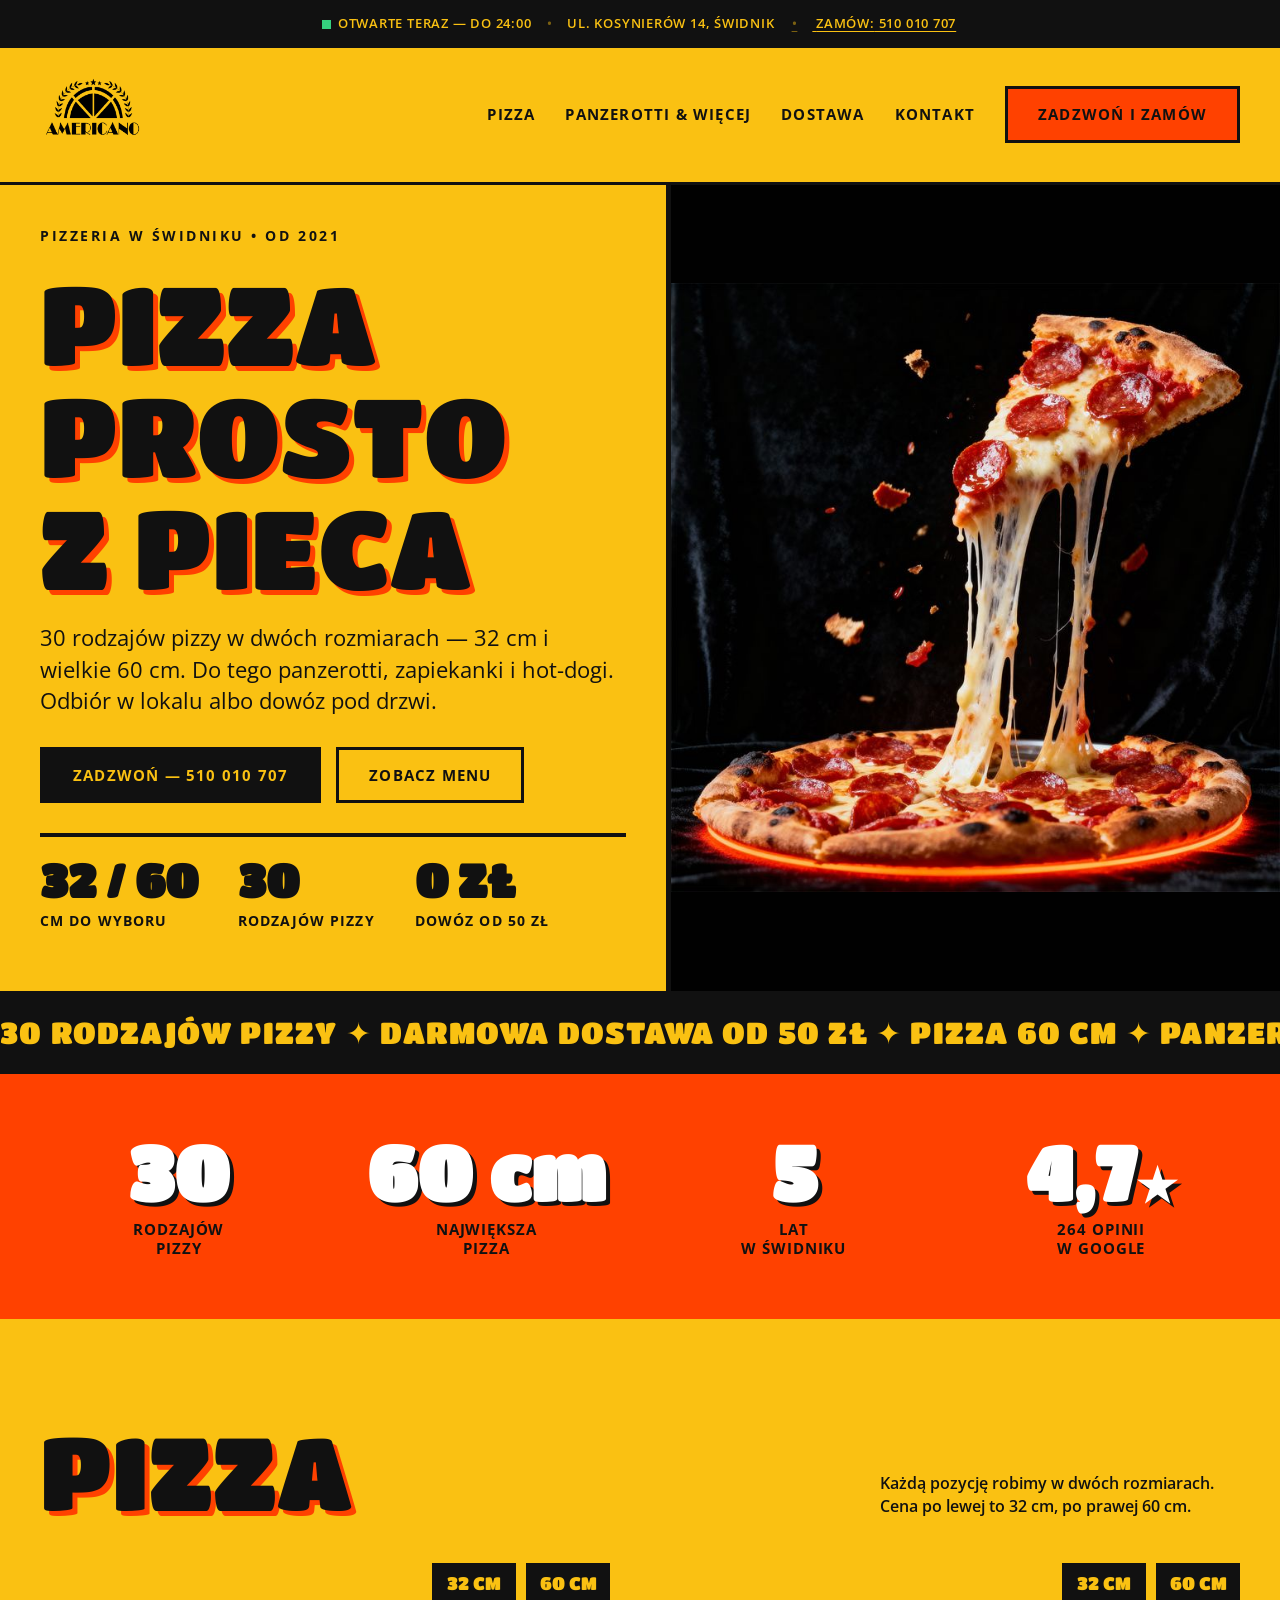
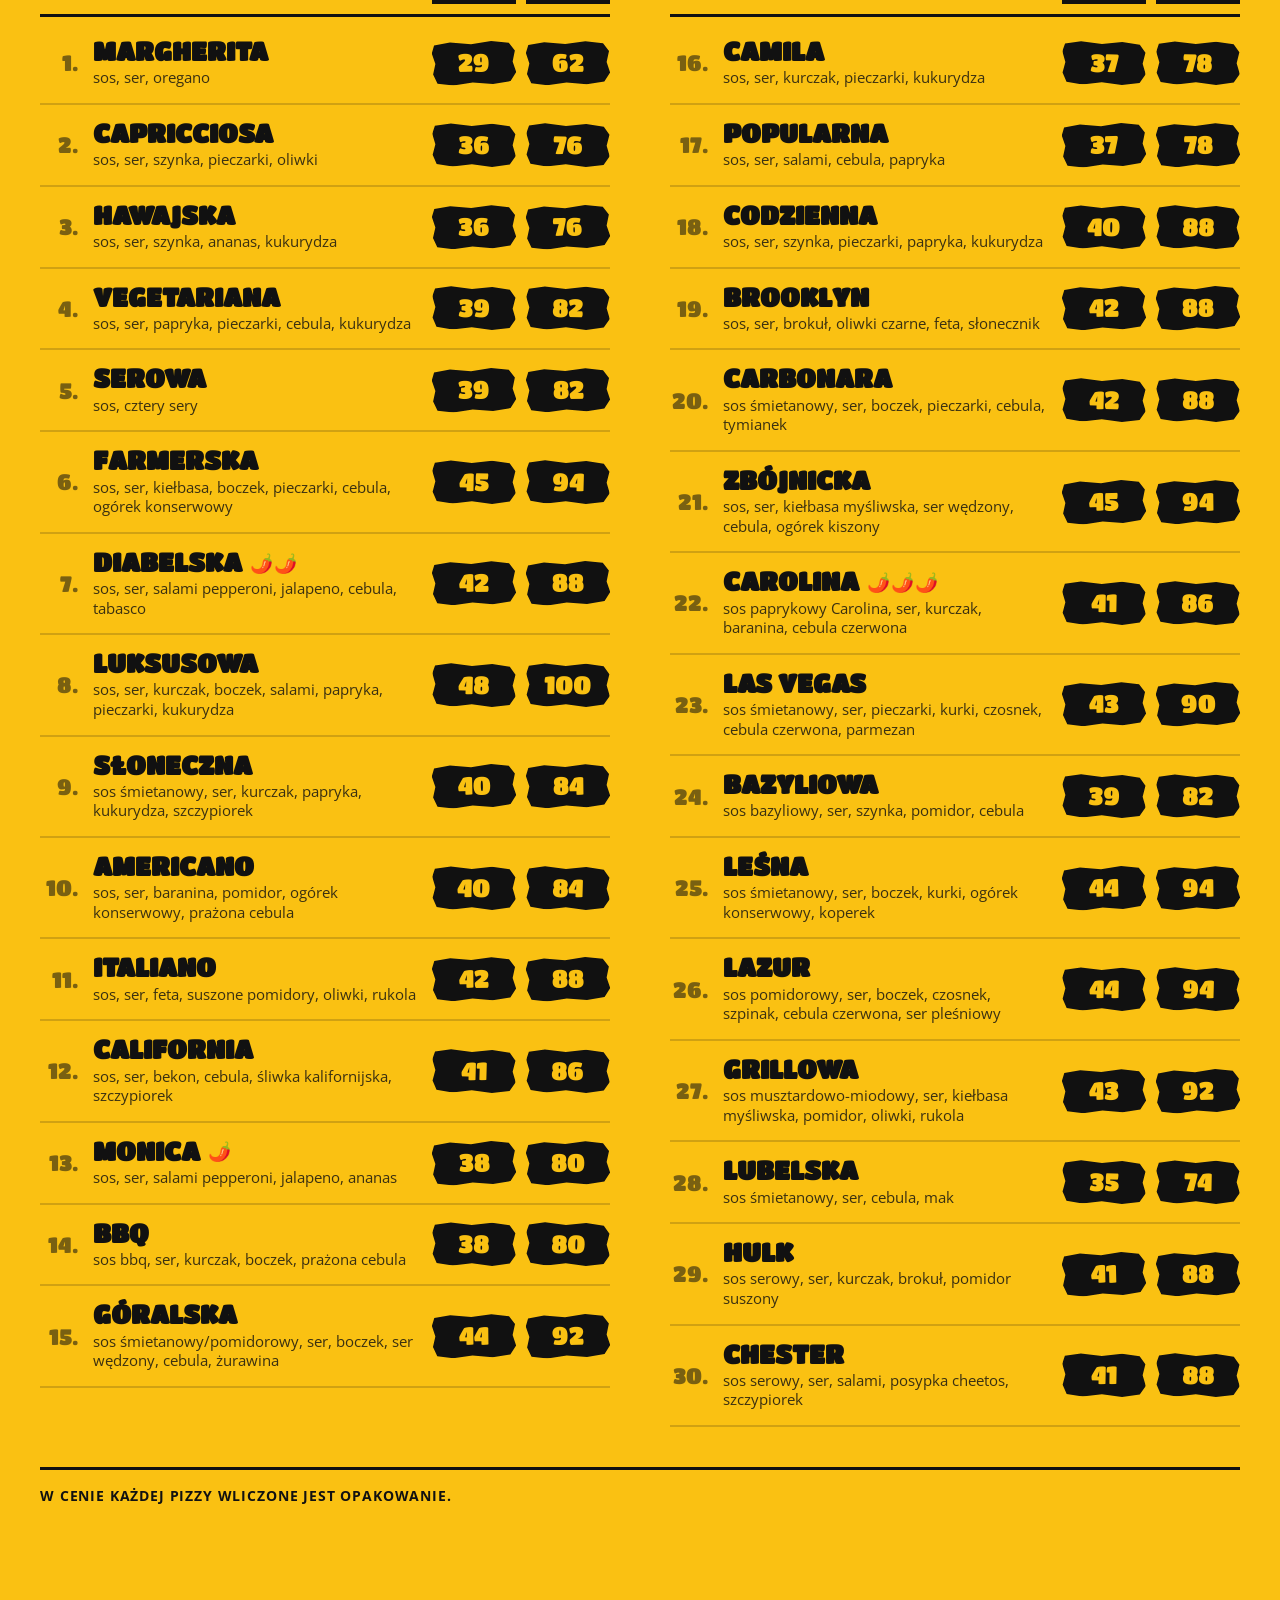
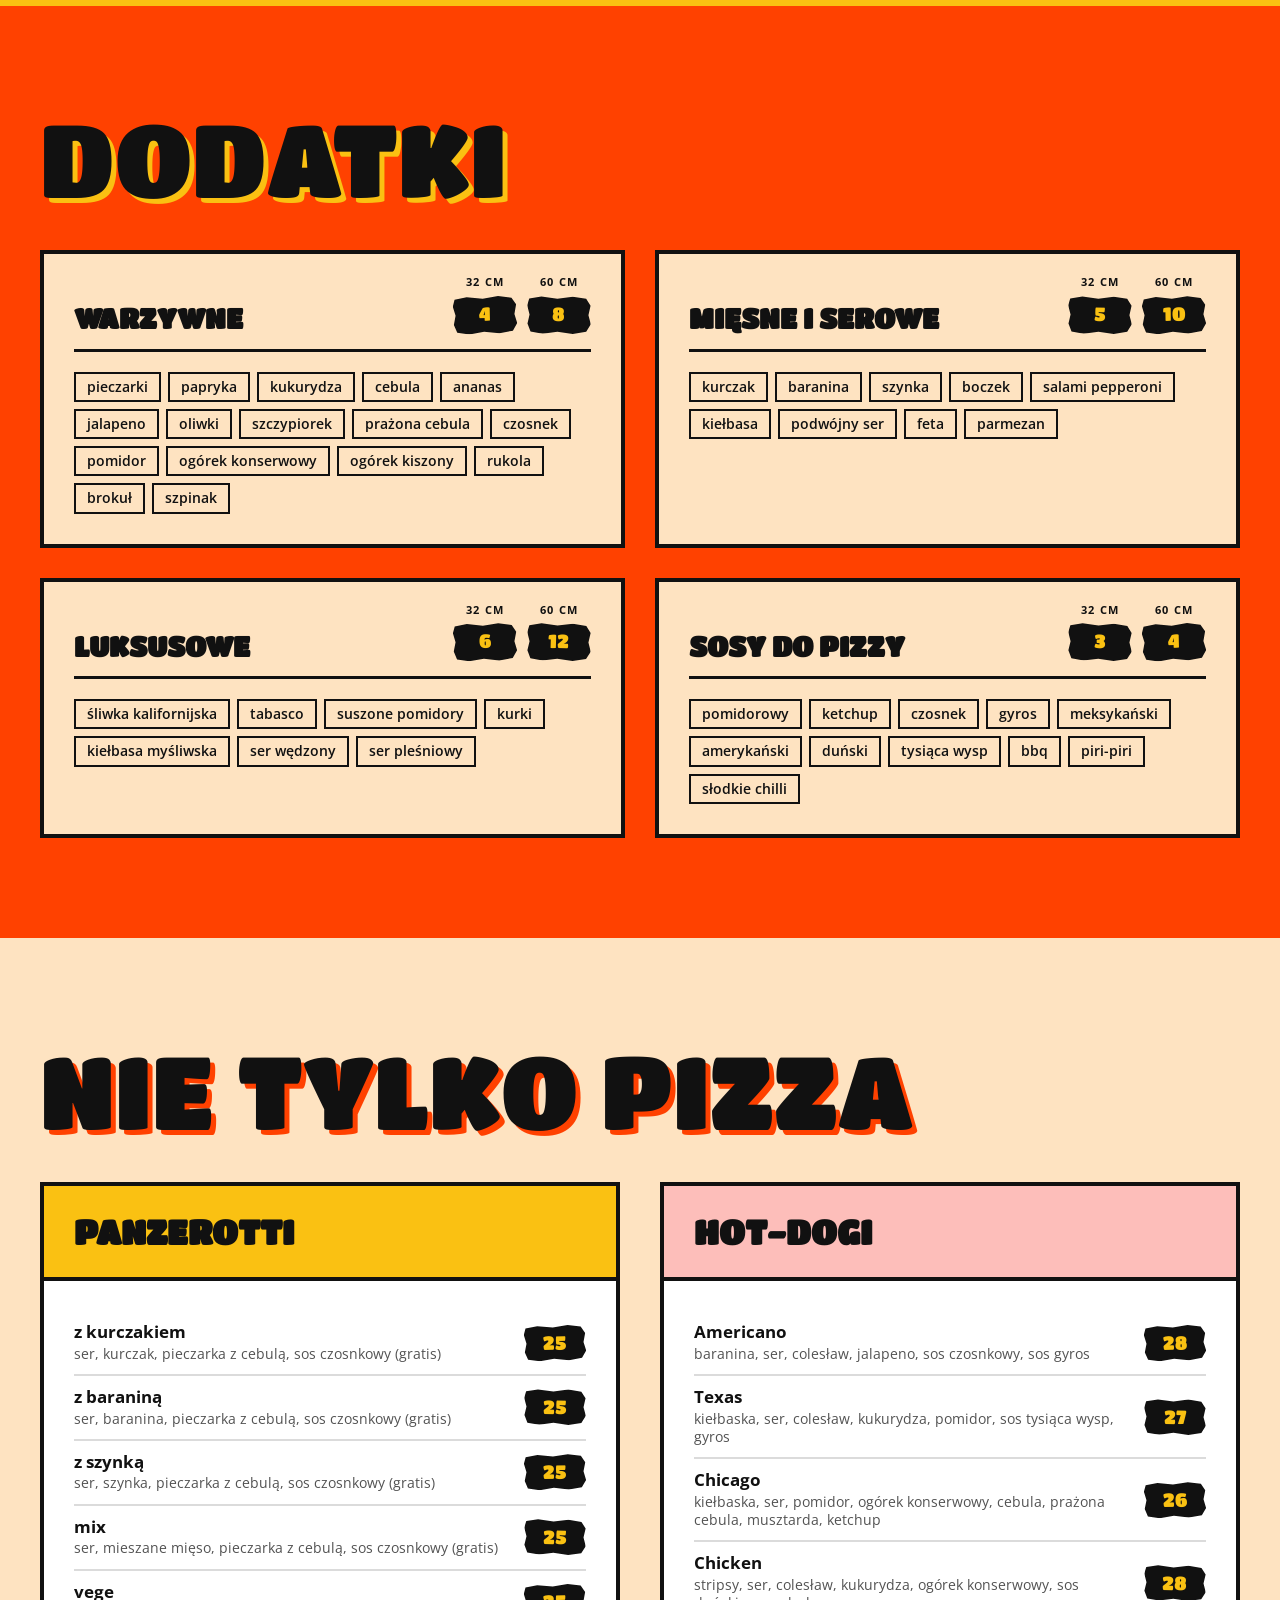
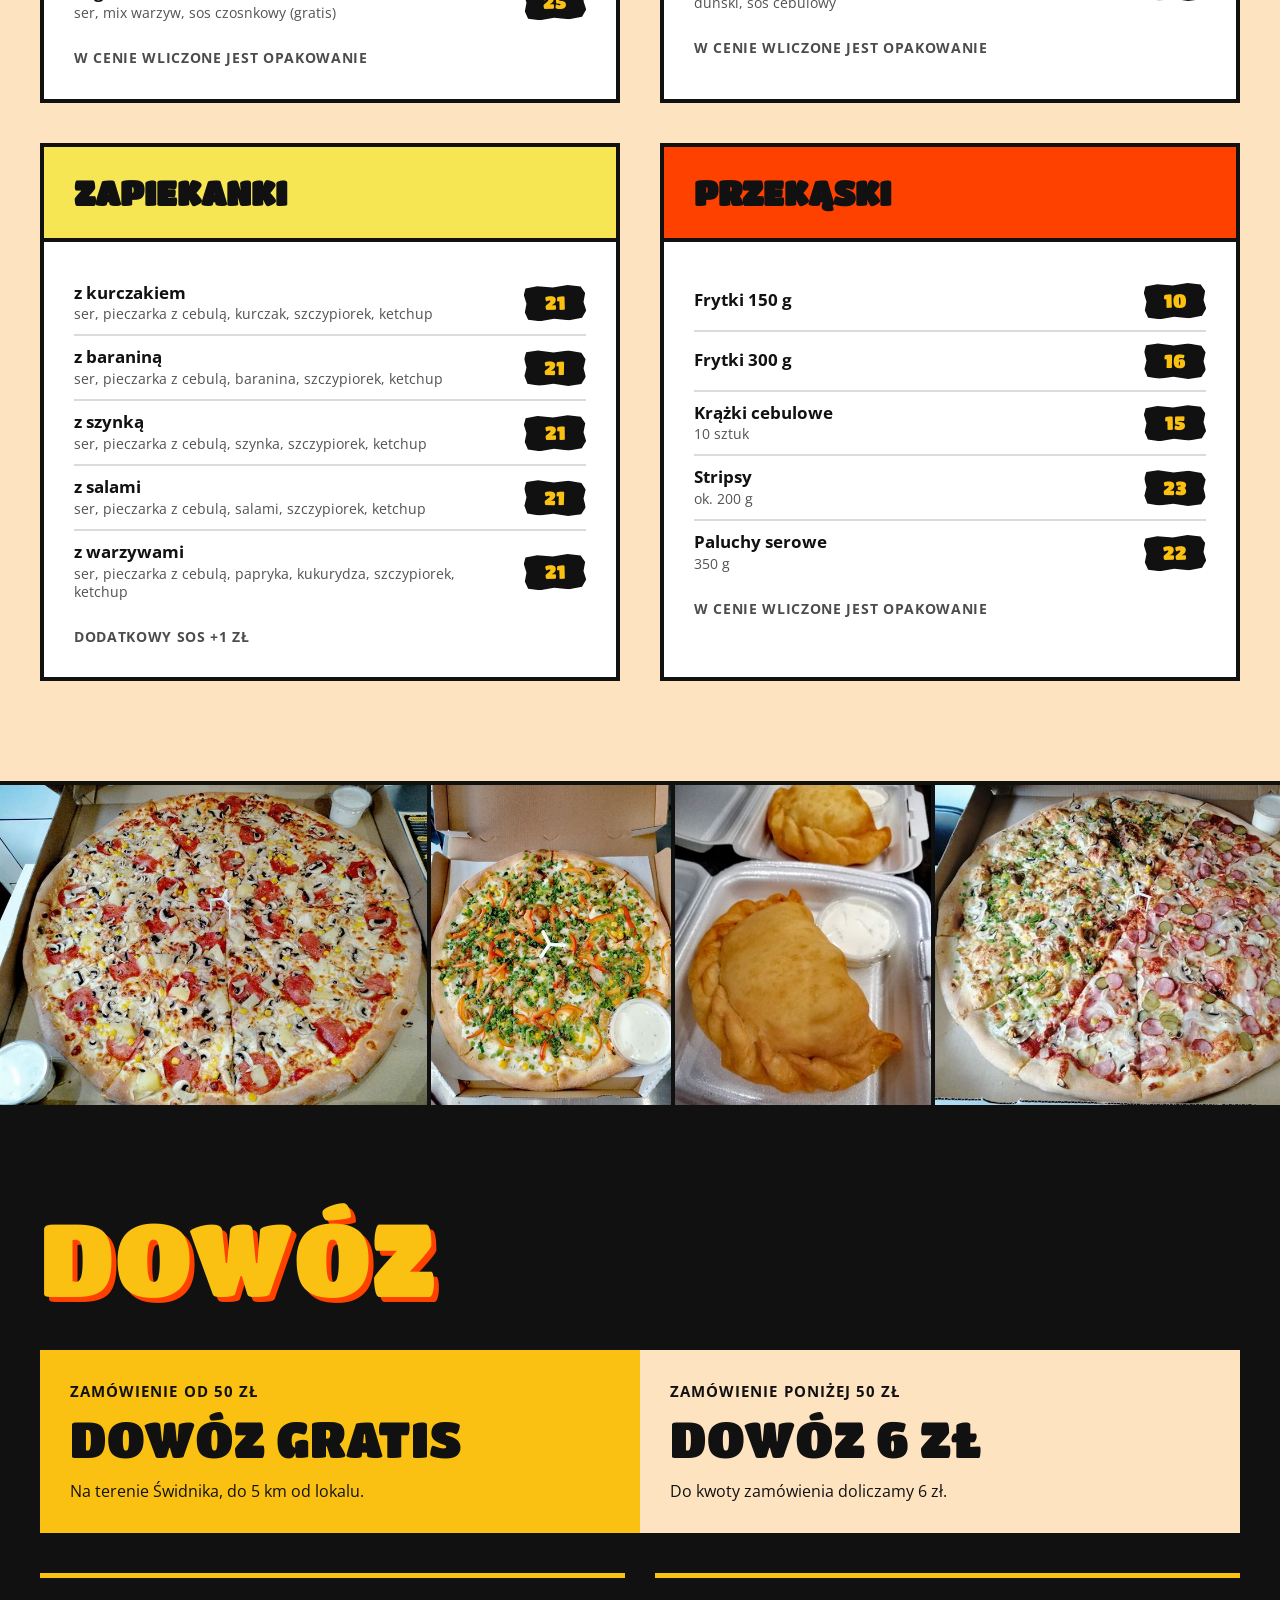
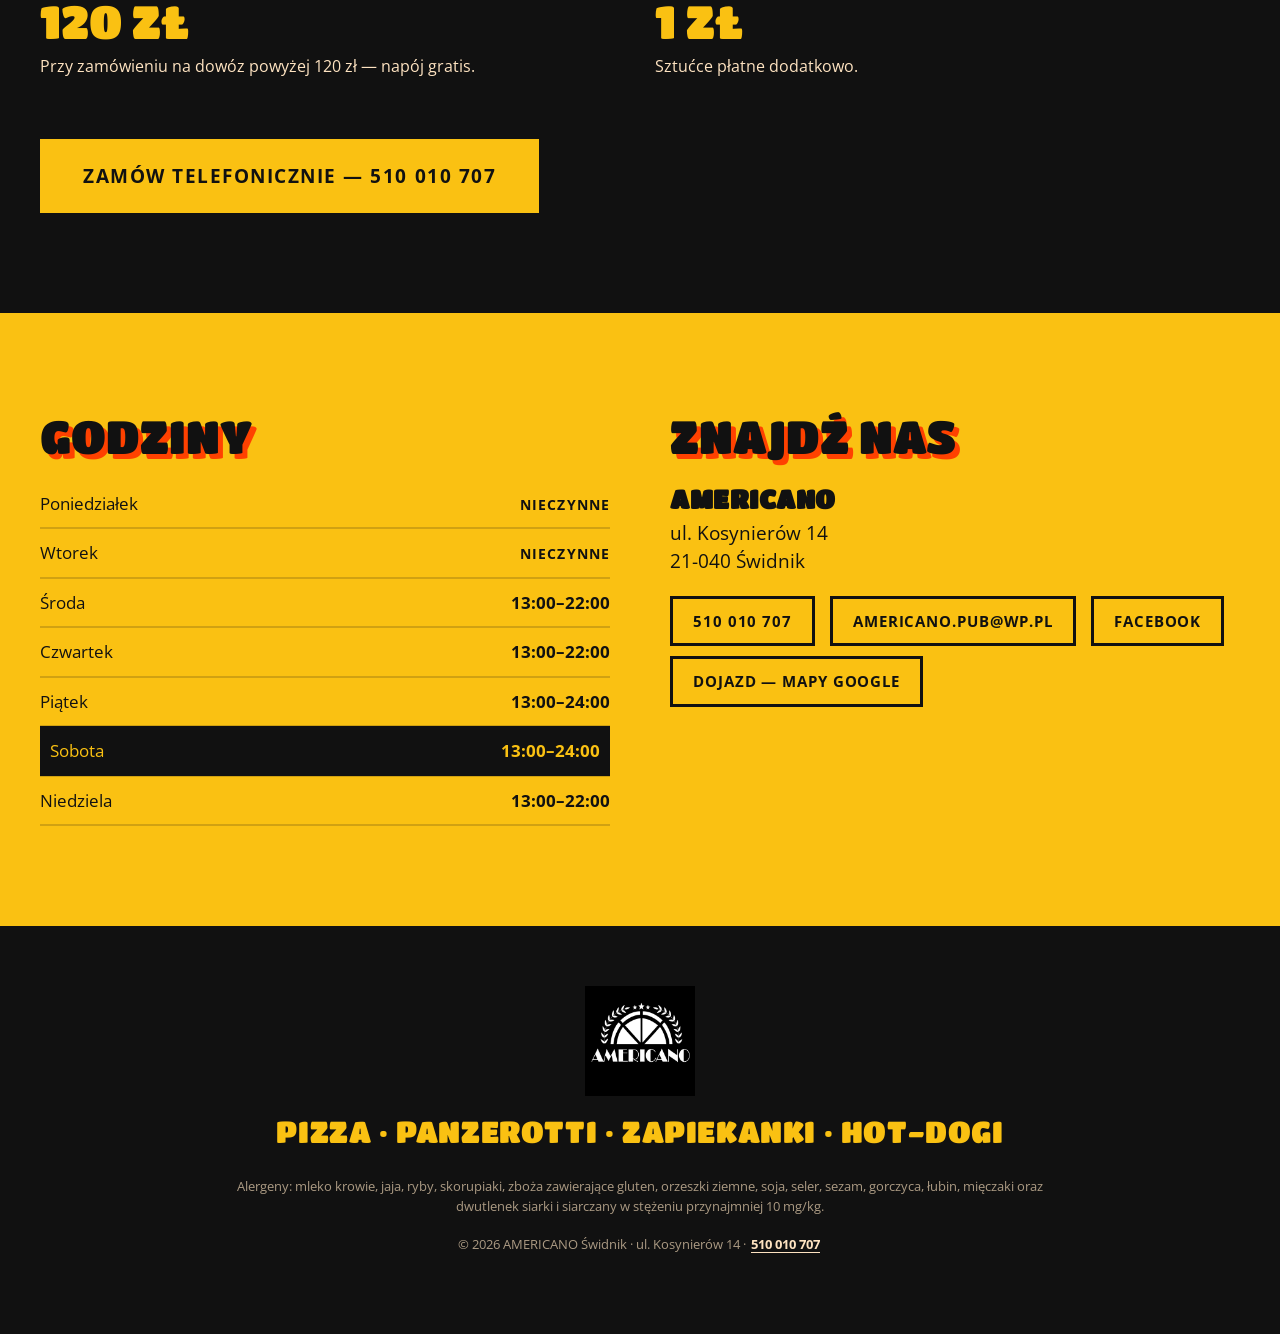
==== commit 10a309ce: "Poprawki UX, cen i przycisków zamawiania" ====
--- a/index.html
+++ b/index.html
@@ -195,23 +195,43 @@
 <!-- ============ DOSTAWA ============ -->
 <section class="sec sec--ink" id="dostawa" aria-labelledby="dostawaTitle">
   <h2 class="display sec__title sec__title--on-ink reveal" id="dostawaTitle">DOWÓZ</h2>
+  <!-- Próg 50 zł to jedyna liczba, której klient tu naprawdę szuka, więc
+       dostaje własny panel zamiast być jednym z czterech równych kafelków.
+       Wcześniej dwa osobne kafelki („50 zł — minimalne zamówienie, poniżej
+       doliczamy 6 zł" i „0 zł — dostawa powyżej 50 zł") mówiły o tym samym
+       progu i czytane po kolei przeczyły sobie: skoro 50 zł to minimum,
+       to skąd przypadek „poniżej 50 zł"? Teraz są to dwa jawne warianty
+       jednej decyzji.
+
+       Ulotka (assets/_src/ulotka2.jpg) ma tę sprzeczność u siebie —
+       napis „MINIMALNE ZAMÓWIENIE NA DOWÓZ 50 PLN" stoi obok
+       „PONIŻEJ 50 ZŁ DOPŁATA 6 ZŁ". Trzymamy się obu liczb, ale bez słowa
+       „minimalne", bo dopłata dowodzi, że zamówienie poniżej 50 zł jest
+       przyjmowane.
+       TODO: CLIENT CONFIRMATION — czy 50 zł to twardy minimalny próg
+       (wtedy dopłata 6 zł jest reliktem), czy próg darmowej dostawy
+       (wtedy obecna wersja jest poprawna). Potwierdzić u właścicielki.
+
+       POPRAWKA 18.08.2026: dopłata była podana jako „4 zł", ulotka mówi 6 zł. -->
+  <div class="deliv-key reveal">
+    <div class="deliv-key__case">
+      <span class="deliv-key__amount">Zamówienie od 50 zł</span>
+      <strong class="deliv-key__verdict display">DOWÓZ GRATIS</strong>
+      <p>Na terenie Świdnika, do 5&nbsp;km od lokalu.</p>
+    </div>
+    <div class="deliv-key__case deliv-key__case--alt">
+      <span class="deliv-key__amount">Zamówienie poniżej 50 zł</span>
+      <strong class="deliv-key__verdict display">DOWÓZ 6 ZŁ</strong>
+      <p>Do kwoty zamówienia doliczamy 6&nbsp;zł.</p>
+    </div>
+  </div>
+
   <div class="deliv">
-    <!-- POPRAWKA 18.08.2026: było „4 zł", ulotka (assets/_src/ulotka2.jpg)
-         mówi wyraźnie „PONIŻEJ 50 ZŁ DOPŁATA 6 ZŁ".
-         TODO: CLIENT CONFIRMATION — potwierdzić u właścicielki. -->
     <div class="deliv__item reveal">
-      <b class="display">50 zł</b>
-      <p>Minimalne zamówienie na dowóz. Poniżej tej kwoty doliczamy 6 zł.</p>
-    </div>
-    <div class="deliv__item reveal" style="--d:.08s">
-      <b class="display">0 zł</b>
-      <p>Dostawa na terenie Świdnika przy zamówieniu powyżej 50 zł. Dowozimy do 5 km od lokalu.</p>
-    </div>
-    <div class="deliv__item reveal" style="--d:.16s">
       <b class="display">120 zł</b>
       <p>Przy zamówieniu na dowóz powyżej 120 zł — napój gratis.</p>
     </div>
-    <div class="deliv__item reveal" style="--d:.24s">
+    <div class="deliv__item reveal" style="--d:.08s">
       <b class="display">1 zł</b>
       <p>Sztućce płatne dodatkowo.</p>
     </div>
@@ -256,7 +276,8 @@
     soja, seler, sezam, gorczyca, łubin, mięczaki oraz dwutlenek siarki i siarczany
     w stężeniu przynajmniej 10&nbsp;mg/kg.
   </p>
-  <p class="foot__small">© <span id="year"></span> AMERICANO Świdnik · ul. Kosynierów 14 · 510 010 707</p>
+  <p class="foot__small">© <span id="year"></span> AMERICANO Świdnik · ul. Kosynierów 14 ·
+    <a class="foot__tel" href="tel:+48510010707">510&nbsp;010&nbsp;707</a></p>
 </footer>
 
 <!-- ============ PASEK AKCJI (mobile) ============ -->
--- a/styles.css
+++ b/styles.css
@@ -754,18 +754,48 @@
 /* ============================================================
    DOSTAWA
    ============================================================ */
+/* Panel progu dowozu — dwa warianty tej samej decyzji, obok siebie.
+   Pełne pasy koloru bez zaokrągleń i bez cienia, zgodnie ze stylem
+   sekcji. Tekst zawsze czerń: biel na żółci dawała 3.5:1. */
+.deliv-key{
+  max-width:1200px; margin:0 auto var(--s6);
+  display:grid; grid-template-columns:1fr 1fr;
+}
+.deliv-key__case{
+  background:var(--yellow); color:var(--ink); padding:var(--s5);
+}
+/* Krem dla wariantu z dopłatą. Dwa progi muszą różnić się już samą
+   powierzchnią, żeby klient widział "są dwa przypadki" przed
+   przeczytaniem którejkolwiek kwoty. */
+.deliv-key__case--alt{ background:var(--cream) }
+.deliv-key__amount{
+  display:block; font-size:15px; font-weight:700;
+  text-transform:uppercase; letter-spacing:.07em; margin-bottom:var(--s2);
+}
+/* Titan One: line-height poniżej 1.02 zderza Ó w "DOWÓZ" z linią wyżej. */
+.deliv-key__verdict{
+  display:block; font-size:clamp(30px,4.2vw,50px); line-height:1.06;
+  margin-bottom:var(--s3);
+}
+.deliv-key__case p{ margin:0; font-size:16px; line-height:1.45 }
+
 .deliv{
   max-width:1200px; margin:0 auto;
-  display:grid; grid-template-columns:repeat(4,1fr); gap:var(--s5);
+  display:grid; grid-template-columns:repeat(2,1fr); gap:var(--s5);
 }
 .deliv__item{ border-top:5px solid var(--yellow); padding-top:var(--s4) }
 .deliv__item b{
-  display:block; font-size:clamp(38px,5vw,58px); color:var(--yellow);
+  display:block; font-size:clamp(32px,4vw,46px); color:var(--yellow);
   margin-bottom:var(--s2);
 }
 .deliv__item p{ margin:0; font-size:16px; line-height:1.45 }
 
-@media (max-width:900px){ .deliv{ grid-template-columns:repeat(2,1fr) } }
+/* Na jedną kolumnę schodzimy dopiero przy 760px, nie przy 640px.
+   Przy 641px kolumna miała 241px, a „DOWÓZ GRATIS" w Titan One
+   zajmuje tam 234px — 7px zapasu. Mieści się, ale każda zmiana
+   treści przez właścicielkę wypchnęłaby napis do drugiej linii.
+   Przy 761px zapas to już ~50px. */
+@media (max-width:760px){ .deliv-key{ grid-template-columns:1fr } }
 @media (max-width:520px){ .deliv{ grid-template-columns:1fr } }
 
 /* ============================================================
@@ -817,10 +847,22 @@
   font-size:clamp(18px,2.6vw,30px); color:var(--yellow);
   margin:0 0 var(--s5); letter-spacing:.02em;
 }
+/* Było `opacity:.65`. Opacity na akapicie przygasza też dzieci, więc link
+   z numerem telefonu nie dałby się rozjaśnić. Ten kolor to dokładnie
+   krem #FEE3C1 zmieszany w 65% z tłem #111 — wygląd bez zmian, ale
+   potomkowie mogą już mieć własną jasność. */
 .foot__small{
   max-width:820px; margin:0 auto var(--s3);
-  font-size:13px; line-height:1.5; opacity:.65;
-}
+  font-size:13px; line-height:1.5; color:#AB9A83;
+}
+/* Numer w stopce jest klikalny (tel:), więc musi wyglądać na klikalny
+   i mieć sensowne pole dotyku — 13px bez paddingu dawało ~19 px wysokości. */
+.foot__tel{
+  display:inline-block; padding:4px 2px;
+  color:var(--cream); font-weight:700; white-space:nowrap;
+  text-decoration:underline; text-underline-offset:3px;
+}
+.foot__tel:hover{ color:var(--yellow) }
 
 /* ============================================================
    PASEK AKCJI — telefon na mobile
